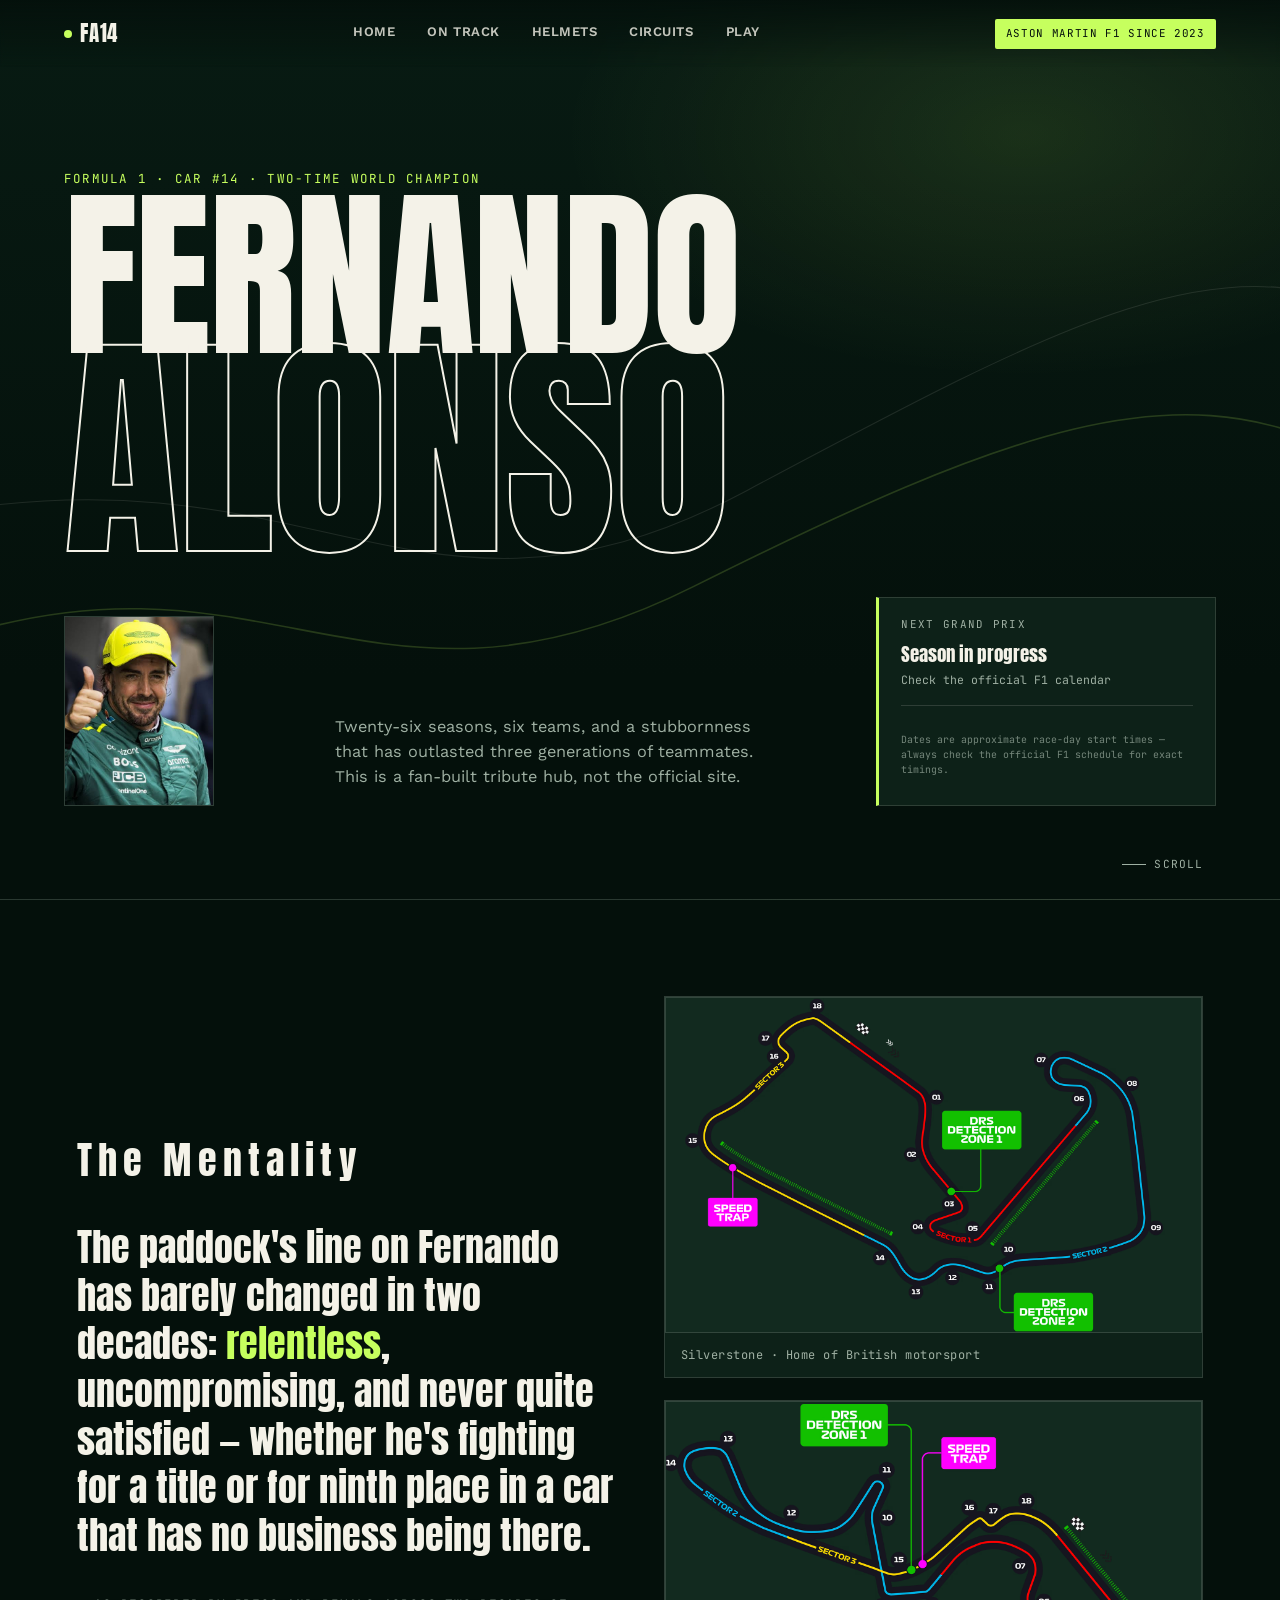
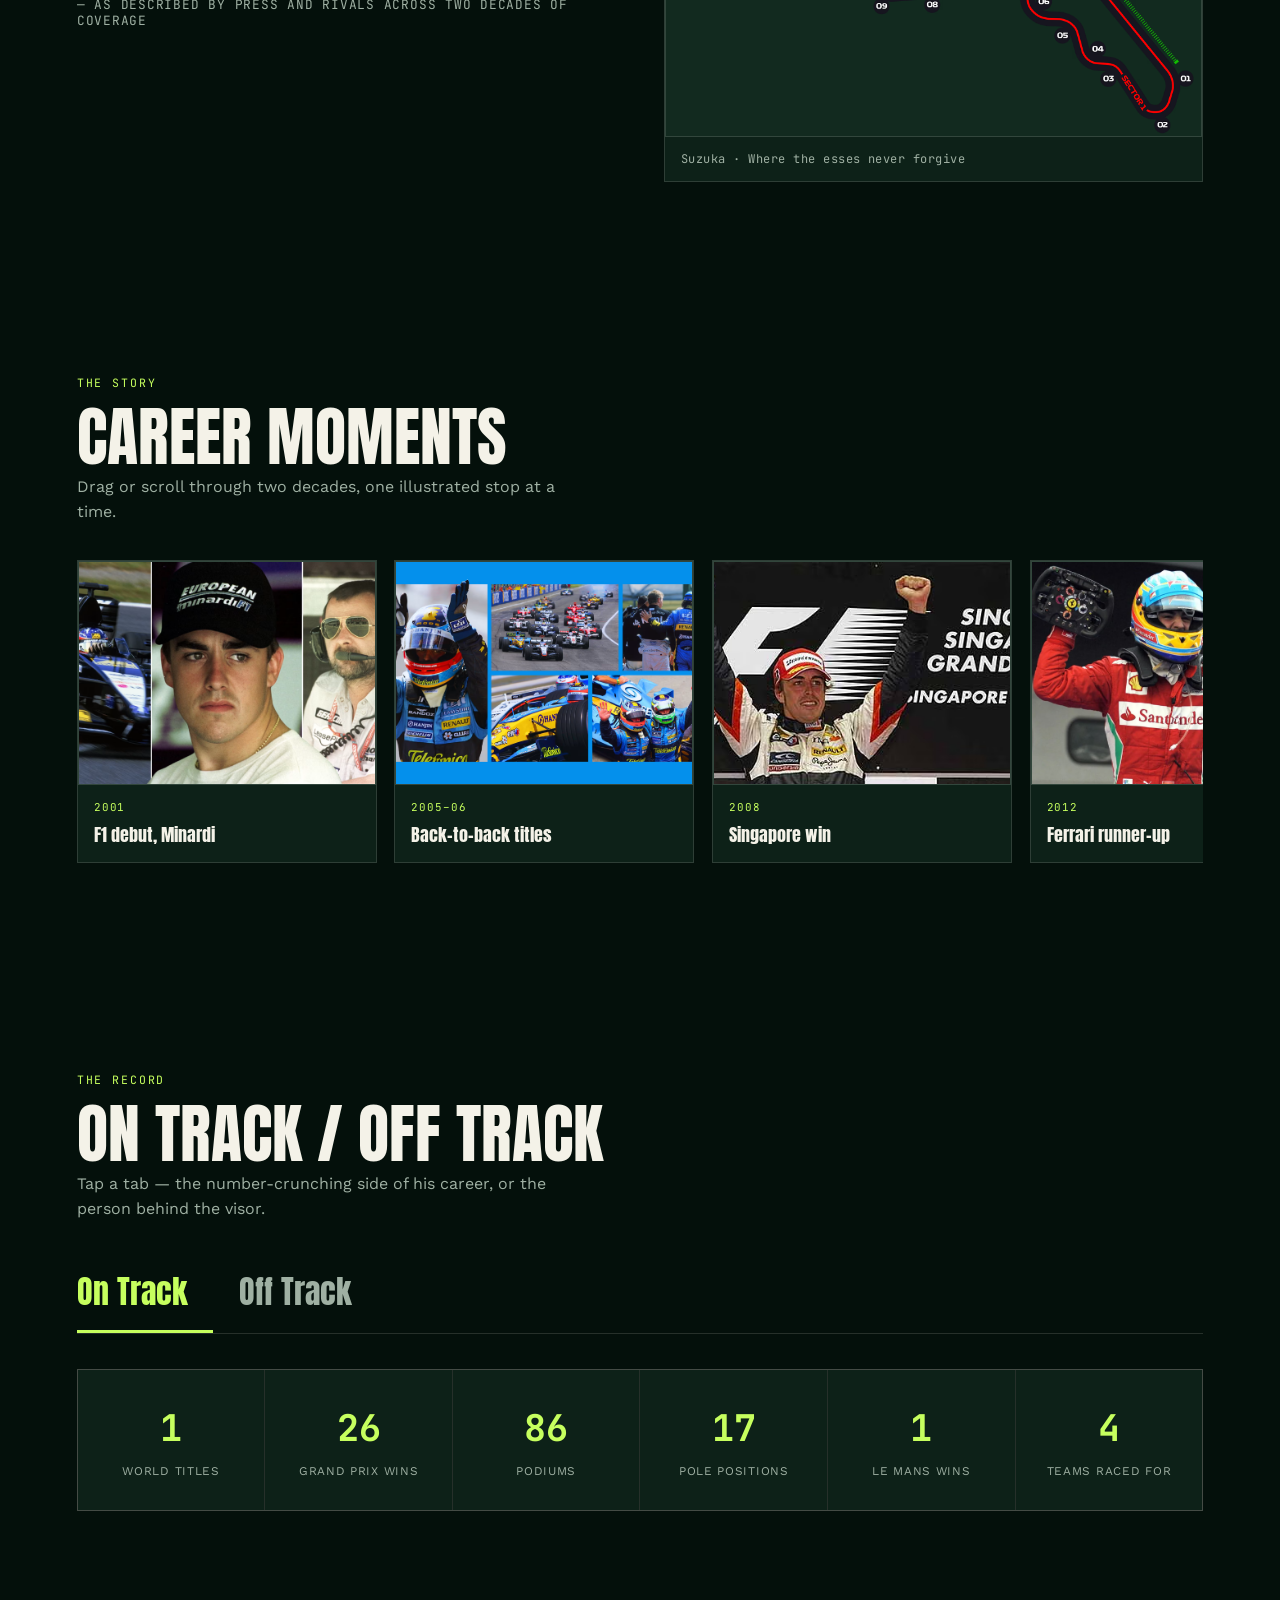
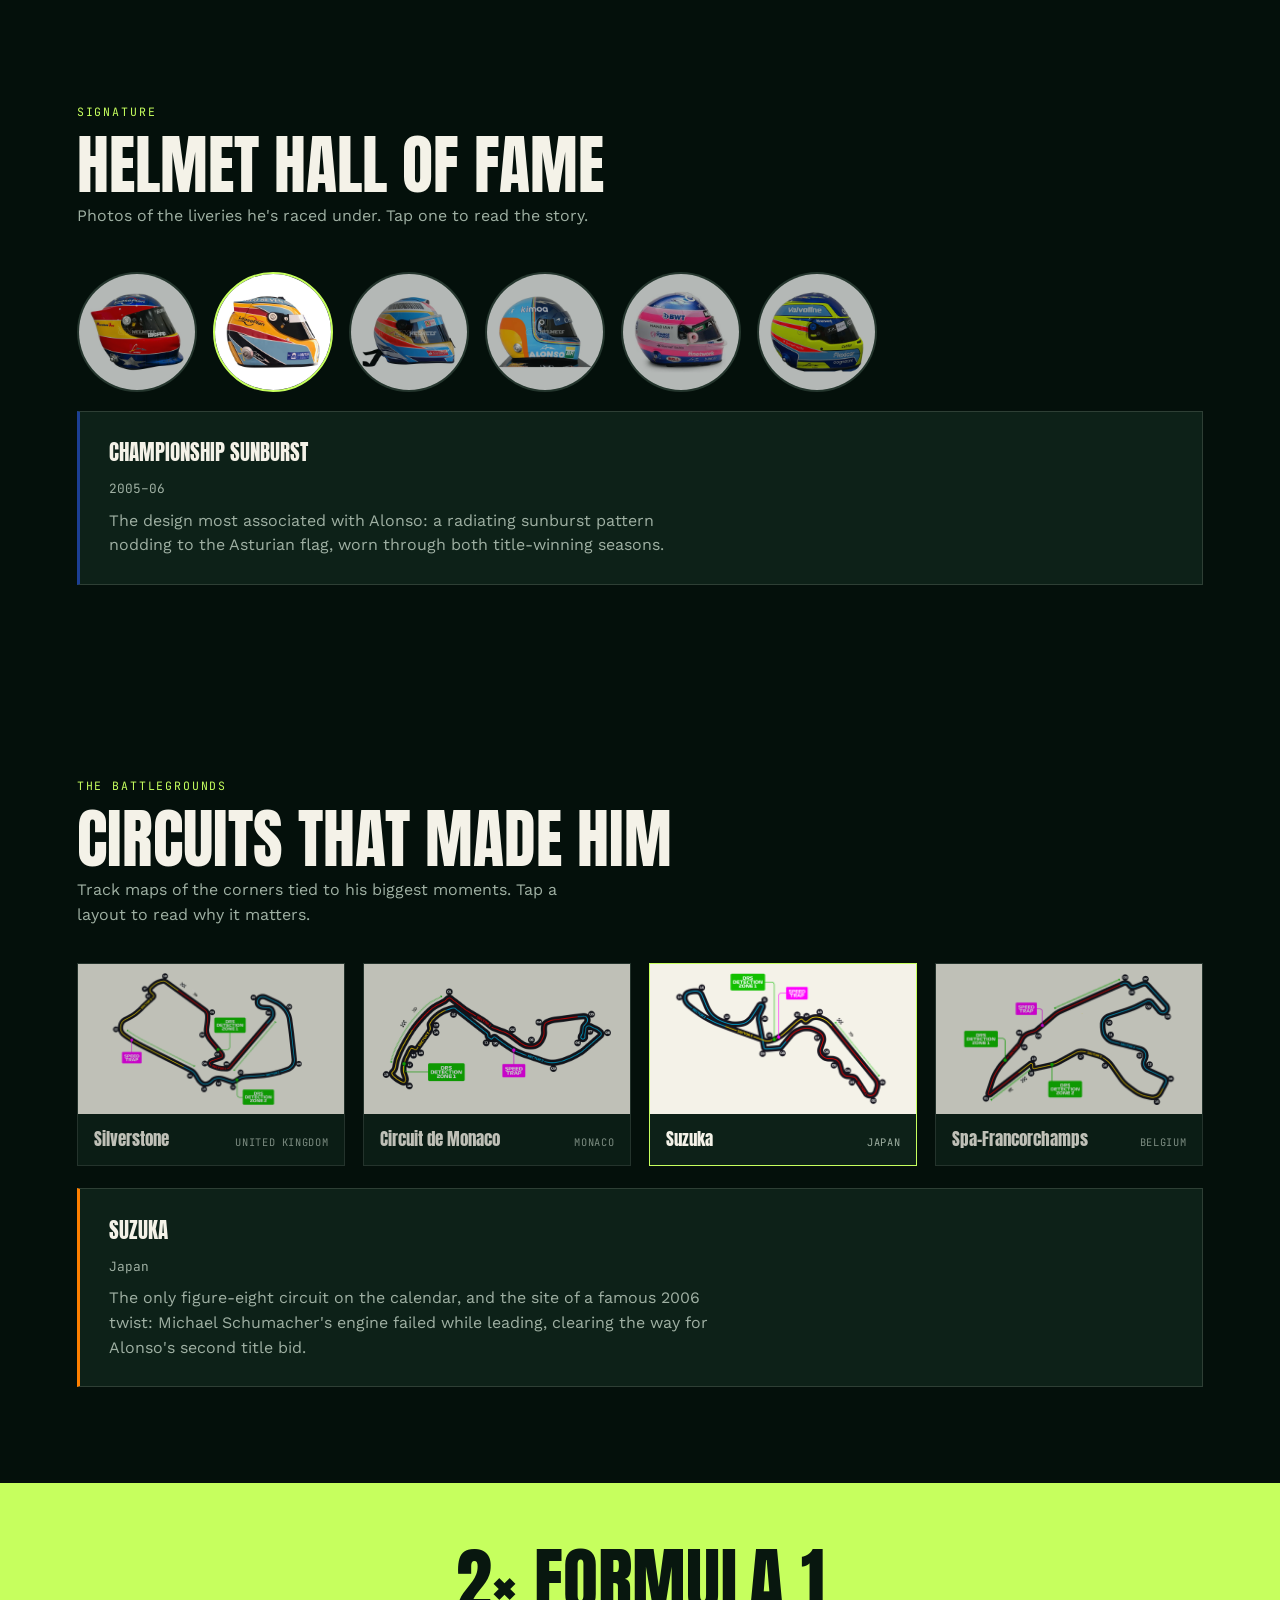
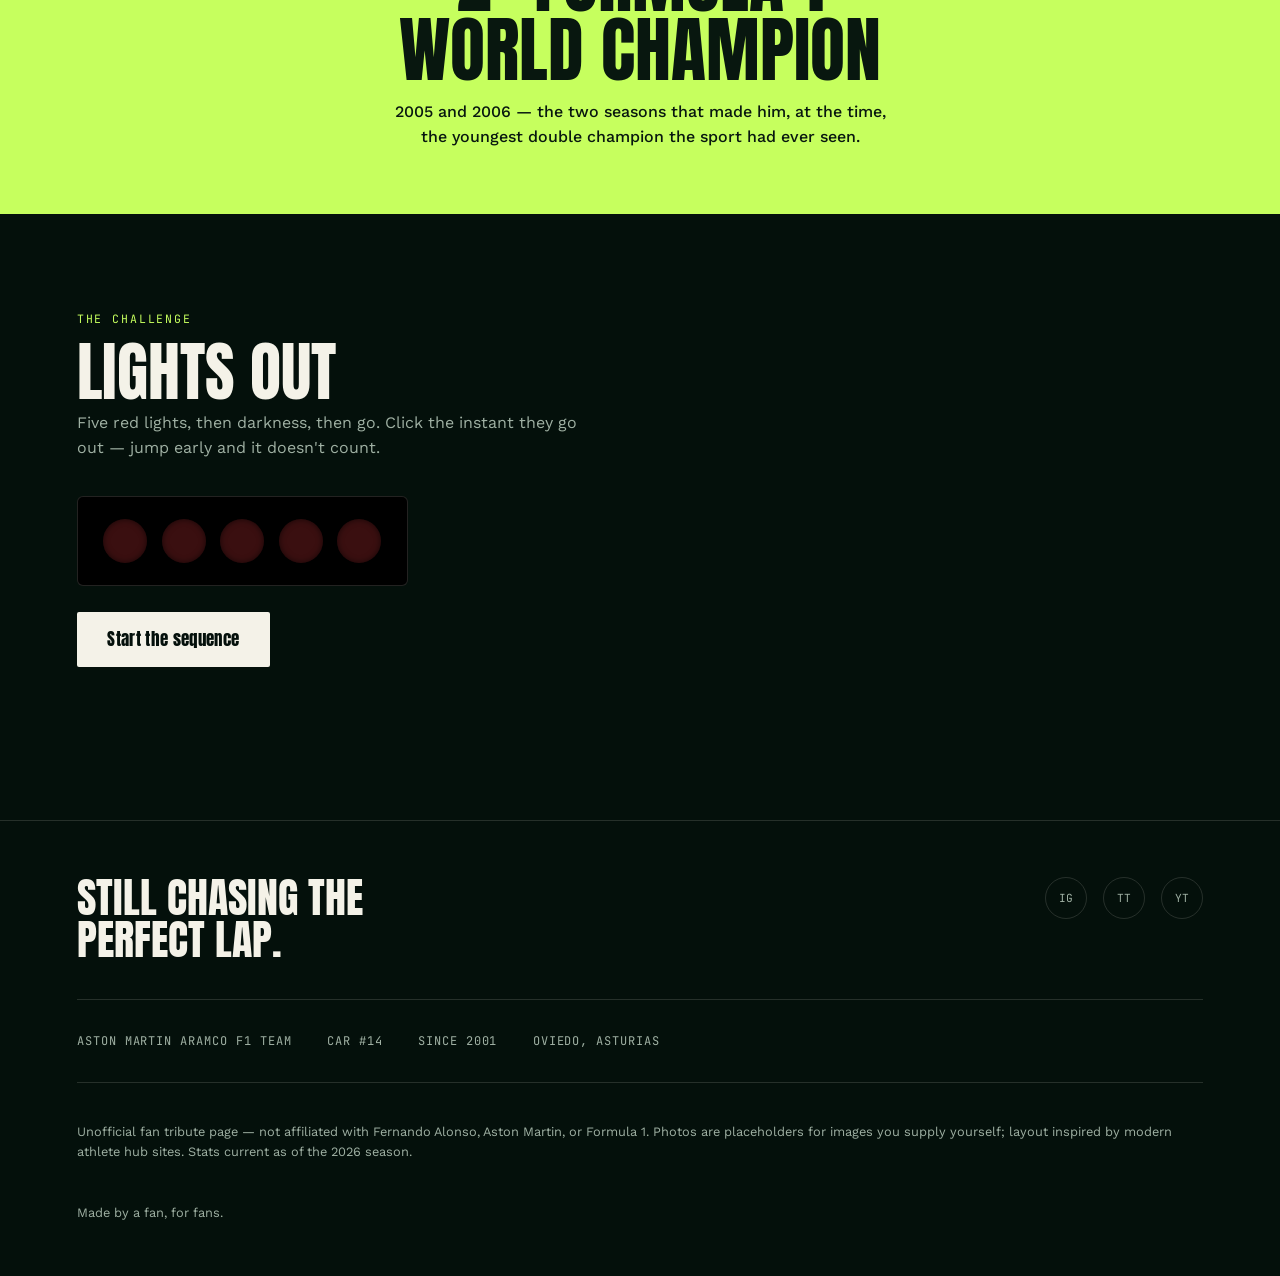
==== fanpage.html @ 566c67fc "Commit fanpage files to main" ====
<!DOCTYPE html>
<html lang="en">
<head>
  <meta charset="UTF-8">
  <meta name="viewport" content="width=device-width, initial-scale=1.0">
  <title>Fernando Alonso — Fan Hub</title>
  <meta name="description" content="An unofficial fan tribute hub for Fernando Alonso — career stats, helmet liveries, circuits, and a reaction-time challenge.">

  <!-- A tiny SVG "favicon" (the icon shown in the browser tab), written
       directly as a data URL instead of a separate .ico/.png file. -->
  <link rel="icon" href="data:image/svg+xml,%3Csvg xmlns='http://www.w3.org/2000/svg' viewBox='0 0 100 100'%3E%3Crect width='100' height='100' rx='16' fill='%2304100b'/%3E%3Ccircle cx='50' cy='50' r='22' fill='%23c6ff5e'/%3E%3C/svg%3E">

  <!-- Google Fonts: "preconnect" tells the browser to start the
       connection to these domains early, so the fonts arrive a little
       faster once requested by the stylesheet link below. -->
  <link rel="preconnect" href="https://fonts.googleapis.com">
  <link rel="preconnect" href="https://fonts.gstatic.com" crossorigin>
  <link href="https://fonts.googleapis.com/css2?family=Anton&family=Work+Sans:wght@400;500;600;700&family=JetBrains+Mono:wght@500;700&display=swap" rel="stylesheet">

  <!-- All CSS lives here in one <style> block, organized into clearly
       labeled sections (see the numbered table of contents right at
       the top of the CSS below) so related rules stay together and
       are easy to find with Ctrl+F / Cmd+F. -->
  <style>
/* =========================================================================
   STYLE.CSS — all the visual design for the fan page.

   HOW THIS FILE IS ORGANISED (top to bottom):
     1. TOKENS        - reusable values (colors, fonts) stored as variables
     2. BASE RESET    - small fixes applied to every page, everywhere
     3. NAV           - the top navigation bar
     4. HERO          - the big intro section at the top of the page
     5. MENTALITY     - the pull-quote section
     6. MOMENTS STRIP - the horizontally-scrolling career timeline
     7. TABS          - the On Track / Off Track toggle
     8. HELMETS       - the helmet picker
     9. CIRCUITS      - the circuit picker
    10. BANNER        - the plain "2x champion" strip
    11. GAME          - the reaction-time game
    12. FOOTER        - the bottom of the page
    13. MOTION        - respecting users who prefer less animation

   TIP: use Ctrl+F / Cmd+F and search for one of the ALL-CAPS section
   names above to jump straight to that part of the file.
   ========================================================================= */


/* ============ 1. TOKENS ============
   A CSS "variable" (technically called a "custom property") lets you name
   a value once and reuse it everywhere. ":root" means "the whole page can
   see these". If you ever want to re-theme the whole site (e.g. change
   the lime-green accent to blue), you only need to edit it in ONE place
   here, instead of hunting through hundreds of lines below. */
:root{
  --bg:#04100b;              /* page background (very dark green) */
  --bg-2:#081b13;            /* a slightly lighter background, used for gradients */
  --panel:#0d2118;           /* background for "cards" / boxes */
  --panel-2:#122a1f;         /* a second, slightly different card background */
  --line:rgba(244,242,230,0.14); /* faint border color used everywhere */
  --chalk:#f4f2e8;           /* main off-white text color */
  --chalk-dim:#9fb0a3;       /* dimmer/secondary text color */
  --lime:#c6ff5e;            /* the bright accent color (buttons, highlights) */
  --lime-dim:#8fce3d;        /* a slightly darker version of the accent */
  --red:#e2373f;             /* used only for the "lights out" game */

  --f-display:'Anton', sans-serif;        /* big bold headings */
  --f-body:'Work Sans', sans-serif;       /* normal paragraph text */
  --f-mono:'JetBrains Mono', monospace;   /* small uppercase "label" text */
}

/* ============ 2. BASE RESET ============
   Browsers ship with their own default spacing/fonts. This section
   overrides those defaults so the page looks the same everywhere and
   so later CSS is easier to reason about. */

/* Makes width/height calculations include padding+border, which is far
   more intuitive than the browser's old default. Applied to literally
   every element via the "*" (universal) selector. */
*{ box-sizing:border-box; }

/* When a link like <a href="#helmets"> is clicked, animate the scroll
   instead of jumping instantly. */
html{ scroll-behavior:smooth; }

body{
  margin:0;
  background:var(--bg);
  color:var(--chalk);
  font-family:var(--f-body);
  line-height:1.55;
  -webkit-font-smoothing:antialiased; /* smoother text on Mac/iOS */
  overflow-x:hidden; /* stops any accidental horizontal scrollbars */
}

/* All headings share the same "display" font and are automatically
   uppercased, so individual headings don't need to repeat this. */
h1,h2,h3{ margin:0; font-family:var(--f-display); font-weight:400; text-transform:uppercase; }

a{ color:inherit; text-decoration:none; }
button{ font-family:var(--f-body); cursor:pointer; }
img,svg{ display:block; max-width:100%; } /* images never overflow their container */

/* Only shows a focus outline when navigating with a keyboard (Tab key),
   not on every mouse click — keeps things accessible without looking messy. */
:focus-visible{ outline:3px solid var(--lime); outline-offset:3px; }

/* Small reusable text styles used across several sections */
.eyebrow{
  font-family:var(--f-mono);
  font-size:0.72rem;
  letter-spacing:0.16em;
  text-transform:uppercase;
  color:var(--lime);
  margin:0 0 0.9rem;
}
.section-sub{ color:var(--chalk-dim); max-width:52ch; margin:0.5rem 0 2.2rem; font-size:1rem; }

/* Every <section> gets the same outer spacing and a max page width, so
   individual sections below don't need to repeat "padding" and "margin". */
section{ padding:6rem 6vw; max-width:1280px; margin:0 auto; }
.section-head h2{ font-size:clamp(2.2rem, 6vw, 4rem); line-height:0.95; }


/* ============ 3. NAV ============ */
.site-nav{
  position:fixed; top:0; left:0; right:0; z-index:50; /* stays glued to the top, above everything */
  display:flex; align-items:center; justify-content:space-between;
  padding:1.1rem 5vw;
  background:linear-gradient(180deg, rgba(4,16,11,0.92), rgba(4,16,11,0)); /* fades to transparent */
  backdrop-filter:blur(2px);
}
.logo-mark{
  font-family:var(--f-display);
  font-size:1.3rem;
  letter-spacing:0.04em;
  color:var(--chalk);
  display:flex; align-items:center; gap:0.5rem;
}
.logo-mark .dot{ width:8px; height:8px; border-radius:50%; background:var(--lime); }

.nav-links{ display:flex; gap:2rem; font-size:0.82rem; letter-spacing:0.04em; text-transform:uppercase; font-weight:600; }
.nav-links a{ opacity:0.8; transition:opacity 0.15s ease, color 0.15s ease; padding-bottom:2px; border-bottom:1px solid transparent; }
.nav-links a:hover{ opacity:1; color:var(--lime); border-color:var(--lime); }

.nav-badge{
  font-family:var(--f-mono);
  font-size:0.68rem;
  letter-spacing:0.06em;
  text-transform:uppercase;
  color:var(--bg);
  background:var(--lime);
  padding:0.4rem 0.7rem;
  border-radius:2px;
}

/* The hamburger (☰) button — hidden on desktop, shown on mobile below */
.nav-toggle{
  display:none;
  background:none; border:1px solid var(--line); border-radius:2px;
  width:38px; height:38px; padding:0; cursor:pointer;
  flex-direction:column; align-items:center; justify-content:center; gap:4px;
}
.nav-toggle span{ width:18px; height:2px; background:var(--chalk); display:block; transition:transform 0.15s ease, opacity 0.15s ease; }
/* When JS adds the "nav-open" class, morph the 3 bars into an "X" */
.site-nav.nav-open .nav-toggle span:nth-child(1){ transform:translateY(6px) rotate(45deg); }
.site-nav.nav-open .nav-toggle span:nth-child(2){ opacity:0; }
.site-nav.nav-open .nav-toggle span:nth-child(3){ transform:translateY(-6px) rotate(-45deg); }

/* On small screens, turn the nav links into a dropdown menu instead of
   a row, and show the hamburger button. */
@media (max-width:760px){
  .nav-links{
    display:flex; flex-direction:column; gap:0;
    position:absolute; top:100%; left:0; right:0;
    background:var(--bg-2); border-bottom:1px solid var(--line);
    max-height:0; overflow:hidden; transition:max-height 0.2s ease; /* collapsed by default */
  }
  .nav-links a{ padding:1rem 5vw; border-bottom:1px solid var(--line); }
  .site-nav.nav-open .nav-links{ max-height:320px; } /* JS toggles "nav-open" to reveal this */
  .nav-toggle{ display:flex; }
  .nav-badge{ display:none; }
}


/* ============ 4. HERO ============
   The full-height introduction section at the very top of the page. */
.hero{
  position:relative;
  min-height:100vh; /* fills the whole screen height on load */
  display:flex; flex-direction:column; justify-content:center;
  background:
    radial-gradient(ellipse 60% 45% at 80% 15%, rgba(198,255,94,0.10), transparent 60%),
    linear-gradient(180deg, var(--bg-2), var(--bg) 75%);
  border-bottom:1px solid var(--line);
  padding:8rem 5vw 4rem;
  overflow:hidden;
}
.hero-track-lines{ position:absolute; inset:0; z-index:0; opacity:0.35; pointer-events:none; }

.hero-eyebrow{
  font-family:var(--f-mono); font-size:0.78rem; letter-spacing:0.18em;
  text-transform:uppercase; color:var(--lime); position:relative; z-index:1;
}
.hero-name{
  position:relative; z-index:1;
  font-family:var(--f-display);
  line-height:0.82;
  color:var(--chalk);
  font-size:clamp(3.6rem, 15vw, 11.5rem); /* scales fluidly between phone and desktop sizes */
  letter-spacing:-0.01em;
}
/* The huge outlined "ALONSO" text — no fill color, just a stroke */
.hero-name .big{
  font-size:clamp(4.6rem, 19vw, 15rem);
  color:transparent;
  -webkit-text-stroke:2px var(--chalk);
  display:block;
}

.hero-foot{
  position:relative; z-index:1;
  display:flex; flex-wrap:wrap; gap:2.5rem;
  align-items:flex-end; justify-content:space-between;
  margin-top:3rem;
}
.hero-desc{ max-width:42ch; color:var(--chalk-dim); font-size:1.02rem; }

/* ---- Hero photo slot ----
   To use a real photo: put an image file next to index.html and change
   the <img src="..."> in the HTML to that filename. Until you do, the
   little onerror="" handler on the <img> tag (see index.html) adds the
   "img-missing" class below, which hides the broken image icon and
   shows a small text label instead. */
.hero-photo{
  position:relative;
  flex:0 0 auto;
  width:150px; height:190px;
  border:1px solid var(--line);
  background:var(--panel);
  overflow:hidden;
}
.hero-photo img{ width:100%; height:100%; object-fit:cover; object-position:top center; display:block; }
.hero-photo .photo-tag{
  position:absolute; left:0; right:0; bottom:0;
  background:rgba(4,16,11,0.82);
  font-family:var(--f-mono); font-size:0.6rem; letter-spacing:0.05em;
  text-transform:uppercase; color:var(--chalk-dim);
  padding:0.4rem 0.5rem; text-align:center;
  opacity:0; pointer-events:none; transition:opacity 0.15s ease;
}
.hero-photo.img-missing{
  display:flex; align-items:center; justify-content:center; text-align:center;
  border:1px dashed var(--line); padding:0.7rem;
}
.hero-photo.img-missing img{ display:none; }
.hero-photo.img-missing .photo-tag{ position:static; opacity:1; background:none; padding:0; line-height:1.5; }
.hero-photo:not(.img-missing) .photo-tag{ opacity:0; }
@media (max-width:600px){ .hero-photo{ width:120px; height:150px; } }

/* The "next race" countdown box */
.race-widget{
  background:var(--panel);
  border:1px solid var(--line);
  border-left:3px solid var(--lime);
  padding:1.1rem 1.4rem;
  min-width:280px;
  max-width:340px;
}
.race-widget .rw-label{ font-family:var(--f-mono); font-size:0.68rem; letter-spacing:0.12em; text-transform:uppercase; color:var(--chalk-dim); margin-bottom:0.4rem; }
.race-widget .rw-name{ font-family:var(--f-display); font-size:1.2rem; margin-bottom:0.15rem; }
.race-widget .rw-place{ font-family:var(--f-mono); font-size:0.72rem; color:var(--chalk-dim); margin-bottom:0.7rem; }
.countdown{ display:flex; gap:0.9rem; font-family:var(--f-mono); }
.countdown div{ text-align:center; }
.countdown .cd-num{ font-size:1.4rem; font-weight:700; color:var(--lime); }
.countdown .cd-unit{ font-size:0.6rem; letter-spacing:0.08em; color:var(--chalk-dim); text-transform:uppercase; }

.upcoming-list{ margin-top:1rem; padding-top:0.9rem; border-top:1px solid var(--line); display:flex; flex-direction:column; gap:0.55rem; }
.upcoming-row{ display:flex; justify-content:space-between; align-items:baseline; gap:0.8rem; }
.upcoming-row .ur-date{ font-family:var(--f-mono); font-size:0.7rem; color:var(--chalk-dim); min-width:52px; }
.upcoming-row .ur-name{ font-family:var(--f-body); font-size:0.82rem; color:var(--chalk); flex:1; }
.upcoming-row .ur-place{ font-family:var(--f-mono); font-size:0.66rem; color:var(--chalk-dim); text-transform:uppercase; letter-spacing:0.03em; }
.rw-note{ margin-top:0.8rem; font-family:var(--f-mono); font-size:0.62rem; color:var(--chalk-dim); opacity:0.7; line-height:1.5; }

.scroll-cue{
  position:absolute; bottom:1.6rem; right:6vw; z-index:1;
  font-family:var(--f-mono); font-size:0.7rem; letter-spacing:0.1em;
  text-transform:uppercase; color:var(--chalk-dim);
  display:flex; align-items:center; gap:0.5rem;
}
.scroll-cue .line{ width:24px; height:1px; background:var(--chalk-dim); }
/* Only animate the little "bob" if the user hasn't asked their OS for
   reduced motion (see section 13 at the bottom for more on this). */
@media (prefers-reduced-motion:no-preference){
  .scroll-cue{ animation:bob 2.2s ease-in-out infinite; }
}
@keyframes bob{ 0%,100%{ transform:translateY(0); } 50%{ transform:translateY(6px); } }


/* ============ 5. MENTALITY (pull statement) ============ */
.mentality{ display:grid; grid-template-columns:1fr 1fr; gap:3rem; align-items:center; }
.mentality-copy p{
  font-family:var(--f-display);
  font-weight:400;
  text-transform:none;
  font-size:clamp(1.6rem, 3vw, 2.4rem);
  line-height:1.25;
  color:var(--chalk);
}
.mentality-copy p em{ color:var(--lime); font-style:normal; } /* <em> used for color emphasis, not italics */
.mentality-copy .cite{ margin-top:1.2rem; font-family:var(--f-mono); font-size:0.8rem; color:var(--chalk-dim); text-transform:uppercase; letter-spacing:0.06em; }
.mentality-cards{ display:flex; flex-direction:column; gap:1.4rem; }
.moment-card{ background:var(--panel); border:1px solid var(--line); overflow:hidden; }
.moment-card .art{ aspect-ratio:16/10; width:100%; }
.moment-card .cap{ padding:0.8rem 1rem; font-family:var(--f-mono); font-size:0.75rem; color:var(--chalk-dim); letter-spacing:0.04em; }

/* ---- Generic image-placeholder pattern (".art") ----
   This same pattern is reused for the moments strip, helmets, and
   circuits below. The image itself sits in a box with class "art".
   If the <img> fails to load, its onerror handler (in the HTML/JS)
   adds "img-missing" to the parent ".art", which is what triggers
   these two rules to hide the broken image and show the dashed
   placeholder + filename instead. */
.art{ position:relative; overflow:hidden; background:var(--panel-2); border:1px solid var(--line); }
.art img{ width:100%; height:100%; object-fit:cover; display:block; }
.art .art-tag{
  position:absolute; inset:0; display:flex; align-items:center; justify-content:center;
  text-align:center; padding:0.9rem; gap:0.3rem; flex-direction:column;
  font-family:var(--f-mono); font-size:0.62rem; letter-spacing:0.04em; text-transform:uppercase;
  color:var(--chalk-dim); background:var(--panel-2); border:1px dashed var(--line);
  opacity:0; pointer-events:none; transition:opacity 0.15s ease;
}
.art .art-tag .fname{ color:var(--lime); font-size:0.68rem; letter-spacing:0.02em; text-transform:none; }
.art.img-missing img{ display:none; }
.art.img-missing .art-tag{ opacity:1; }

@media (max-width:900px){ .mentality{ grid-template-columns:1fr; } }


/* ============ 6. MOMENTS STRIP ============
   A horizontally-scrolling row of cards, built with flexbox instead of
   grid so the cards can overflow sideways and be scrolled/dragged. */
.strip-wrap{ margin-top:1rem; }
.strip{
  display:flex; gap:1.1rem; overflow-x:auto; padding-bottom:1rem;
  scroll-snap-type:x proximity; /* cards gently "snap" into place while scrolling */
  cursor:grab;
  scrollbar-width:thin; scrollbar-color:var(--lime-dim) transparent; /* Firefox scrollbar styling */
}
.strip:active{ cursor:grabbing; }
/* Chrome/Safari scrollbar styling (Firefox uses the two lines above instead) */
.strip::-webkit-scrollbar{ height:6px; }
.strip::-webkit-scrollbar-thumb{ background:var(--lime-dim); border-radius:3px; }
.strip-card{
  flex:0 0 auto; width:min(78vw, 300px); /* never grows/shrinks, sized by viewport width up to 300px */
  scroll-snap-align:start;
  background:var(--panel); border:1px solid var(--line);
  user-select:none; /* stops text getting highlighted while drag-scrolling */
}
.strip-card .art{ width:100%; aspect-ratio:4/3; }
.strip-card .cap{ padding:0.9rem 1rem; }
.strip-card .cap .yr{ font-family:var(--f-mono); font-size:0.68rem; color:var(--lime); letter-spacing:0.08em; text-transform:uppercase; }
.strip-card .cap .ti{ font-family:var(--f-display); font-size:1.1rem; margin-top:0.3rem; }


/* ============ 7. TABS: ON TRACK / OFF TRACK ============ */
.tab-bar{ display:flex; gap:0; border-bottom:1px solid var(--line); margin-top:0.5rem; }
.tab-btn{
  background:none; border:none; color:var(--chalk-dim);
  font-family:var(--f-display); font-size:clamp(1.4rem,3vw,2rem);
  padding:0.6rem 1.6rem 0.9rem 0; margin-right:1.6rem;
  border-bottom:3px solid transparent;
  transition:color 0.15s ease, border-color 0.15s ease;
}
/* JS toggles this "active" class when a tab is clicked (see the <script> block below) */
.tab-btn.active{ color:var(--lime); border-color:var(--lime); }
.tab-panel{ display:none; padding-top:2.2rem; }
.tab-panel.active{ display:block; }

.stat-grid{
  display:grid; grid-template-columns:repeat(auto-fit,minmax(150px,1fr));
  gap:1px; background:var(--line); border:1px solid var(--line); /* the "gap" color doubles as thin grid lines */
}
.stat-card{ background:var(--panel); padding:1.8rem 1.2rem; text-align:center; }
.stat-num{ font-family:var(--f-mono); font-weight:700; font-size:clamp(1.8rem,4vw,2.3rem); color:var(--lime); display:block; }
.stat-label{ font-size:0.74rem; letter-spacing:0.06em; text-transform:uppercase; color:var(--chalk-dim); margin-top:0.4rem; display:block; }

.fact-list{ display:grid; grid-template-columns:repeat(auto-fit,minmax(260px,1fr)); gap:1.2rem; }
.fact-card{ background:var(--panel); border:1px solid var(--line); border-left:3px solid var(--lime); padding:1.4rem 1.5rem; }
.fact-card h4{ font-family:var(--f-display); font-size:1.05rem; margin-bottom:0.5rem; }
.fact-card p{ color:var(--chalk-dim); font-size:0.92rem; margin:0; }

.generator{
  margin-top:2.2rem; background:var(--panel-2); border:1px solid var(--line);
  padding:1.8rem; display:flex; flex-direction:column; gap:1rem;
}
.generator .eyebrow{ margin-bottom:0; }
#trivia-text{ font-size:1.05rem; margin:0; min-height:2.6em; transition:opacity 0.2s ease; }
#trivia-text.fade{ opacity:0; } /* JS briefly adds this class to fade text out before swapping it */
.btn-lime{
  align-self:flex-start;
  background:var(--lime); color:#08170f; border:none;
  font-family:var(--f-display); font-size:0.95rem; letter-spacing:0.02em;
  padding:0.8rem 1.5rem; border-radius:2px;
  transition:transform 0.15s ease, background 0.15s ease;
}
.btn-lime:hover{ background:#d8ff85; transform:translateY(-2px); }


/* ============ 8. HELMET HALL OF FAME ============ */
.helmet-strip{ display:flex; gap:1rem; overflow-x:auto; padding:0.5rem 0 1.2rem; }
.helmet-chip{
  position:relative;
  flex:0 0 auto; width:120px; height:120px; border-radius:50%;
  border:2px solid var(--line); cursor:pointer; overflow:hidden;
  opacity:0.7; transition:opacity 0.15s ease, border-color 0.15s ease, transform 0.15s ease;
  background:var(--panel-2);
}
.helmet-chip img{ width:100%; height:100%; object-fit:cover; object-position:center; display:block; }
.helmet-chip:hover{ opacity:0.95; transform:translateY(-3px); }
.helmet-chip.active{ opacity:1; border-color:var(--lime); } /* JS marks the selected chip with this */

/* Placeholder shown until a real helmet photo is dropped in (matches the
   "file" property set for each helmet further down in the <script> block) */
.helmet-chip .chip-tag{
  position:absolute; inset:0; display:flex; align-items:center; justify-content:center;
  text-align:center; padding:0.7rem;
  font-family:var(--f-mono); font-size:0.5rem; letter-spacing:0.02em; text-transform:uppercase;
  color:var(--chalk-dim); background:var(--panel-2);
  opacity:0; pointer-events:none; transition:opacity 0.15s ease;
}
.helmet-chip .chip-tag .fname{ display:block; margin-top:0.25rem; color:var(--lime); font-size:0.54rem; text-transform:none; word-break:break-all; line-height:1.3; }
.helmet-chip.img-missing img{ display:none; }
.helmet-chip.img-missing .chip-tag{ opacity:1; }

.helmet-detail{
  background:var(--panel); border:1px solid var(--line); border-left:3px solid var(--lime);
  padding:1.6rem 1.8rem; min-height:110px;
}
.helmet-detail h3{ font-size:1.3rem; }
.helmet-detail .yrs{ font-family:var(--f-mono); font-size:0.8rem; color:var(--chalk-dim); }
.helmet-detail p{ margin:0.6rem 0 0; color:var(--chalk-dim); max-width:60ch; }


/* ============ 9. CIRCUIT GALLERY ============ */
.circuit-grid{ display:grid; grid-template-columns:repeat(auto-fit,minmax(210px,1fr)); gap:1.1rem; margin-top:0.5rem; }
.circuit-card{
  background:var(--panel); border:1px solid var(--line);
  cursor:pointer; text-align:left; padding:0; overflow:hidden;
  opacity:0.78; transition:opacity 0.15s ease, border-color 0.15s ease, transform 0.15s ease;
  color:inherit; font-family:inherit; /* undo default <button> styling since this is a <button> element */
}
.circuit-card:hover{ opacity:1; transform:translateY(-3px); }
.circuit-card.active{ opacity:1; border-color:var(--lime); }
.circuit-card .art{
  aspect-ratio:16/9;
  width:100%;
  background:#f4f2e8; /* these are transparent-background diagrams, drawn for a light backdrop */
  padding:0.5rem;
}
.circuit-card .art img{ object-fit:contain; object-position:center; }
.circuit-card .cc-label{ padding:0.8rem 1rem; display:flex; justify-content:space-between; align-items:baseline; }
.circuit-card .cc-name{ font-family:var(--f-display); font-size:1.05rem; }
.circuit-card .cc-country{ font-family:var(--f-mono); font-size:0.65rem; color:var(--chalk-dim); letter-spacing:0.06em; text-transform:uppercase; }
.circuit-detail{
  background:var(--panel); border:1px solid var(--line); border-left:3px solid var(--lime);
  padding:1.6rem 1.8rem; min-height:110px; margin-top:1.4rem;
}
.circuit-detail h3{ font-size:1.3rem; }
.circuit-detail .yrs{ font-family:var(--f-mono); font-size:0.8rem; color:var(--chalk-dim); }
.circuit-detail p{ margin:0.6rem 0 0; color:var(--chalk-dim); max-width:60ch; }


/* ============ 10. CHAMPION BANNER ============ */
.champion-banner{ background:var(--lime); color:#08170f; padding:4rem 6vw; text-align:center; }
.champion-banner h2{ font-size:clamp(2rem,7vw,4.5rem); line-height:0.95; }
.champion-banner p{ max-width:52ch; margin:1rem auto 0; font-weight:500; }


/* ============ 11. PLAY / REACTION GAME ============ */
.light-rig{
  display:flex; gap:0.9rem; background:#000; padding:1.4rem 1.6rem;
  border-radius:6px; width:fit-content; margin:1.4rem 0 1.6rem; border:1px solid var(--line);
}
.light-bulb{ width:44px; height:44px; border-radius:50%; background:#3a0f10; box-shadow:inset 0 0 6px rgba(0,0,0,0.6); transition:background 0.15s ease, box-shadow 0.15s ease; }
.light-bulb.on{ background:var(--red); box-shadow:0 0 22px 4px rgba(226,55,63,0.8); } /* JS adds "on" one bulb at a time */
#reaction-btn{
  background:var(--chalk); color:var(--bg); border:none;
  font-family:var(--f-display); font-size:1.05rem; letter-spacing:0.02em;
  padding:0.9rem 1.9rem; border-radius:2px; transition:transform 0.15s ease;
}
#reaction-btn:hover{ transform:translateY(-2px); }
#reaction-result{ margin-top:1rem; font-family:var(--f-mono); font-size:1rem; min-height:1.6em; color:var(--chalk-dim); }
#reaction-result .big{ color:var(--lime); font-weight:700; font-size:1.3rem; }


/* ============ 12. FOOTER ============ */
footer{ border-top:1px solid var(--line); padding:3.5rem 6vw 2.5rem; }
.footer-top{ display:flex; flex-wrap:wrap; justify-content:space-between; gap:2rem; padding-bottom:2.4rem; border-bottom:1px solid var(--line); }
.footer-tagline{ font-family:var(--f-display); font-size:clamp(1.6rem,4vw,2.6rem); max-width:14ch; line-height:1; }
.social-row{ display:flex; gap:1rem; }
.social-row a{
  width:42px; height:42px; border:1px solid var(--line); border-radius:50%;
  display:flex; align-items:center; justify-content:center; transition:border-color 0.15s ease, color 0.15s ease;
  color:var(--chalk-dim); font-family:var(--f-mono); font-size:0.7rem;
}
.social-row a:hover{ border-color:var(--lime); color:var(--lime); }
.partner-strip{
  display:flex; flex-wrap:wrap; gap:2.2rem; padding:2rem 0;
  font-family:var(--f-mono); font-size:0.75rem; letter-spacing:0.08em;
  text-transform:uppercase; color:var(--chalk-dim); border-bottom:1px solid var(--line);
}
.footer-bottom{ padding-top:1.6rem; display:flex; flex-wrap:wrap; justify-content:space-between; gap:1rem; font-size:0.8rem; color:var(--chalk-dim); }


/* ============ 13. MOTION PREFERENCE ============
   Some people get dizzy or distracted by animation and turn on
   "reduce motion" in their OS accessibility settings. This media query
   detects that and forces every animation/transition on the page to be
   (essentially) instant, as a courtesy to those users. */
@media (prefers-reduced-motion:reduce){
  *{ animation-duration:0.001ms !important; transition-duration:0.001ms !important; }
  html{ scroll-behavior:auto; }
}

  </style>
</head>
<body>

  <!-- ============ NAVIGATION BAR ============
       Fixed to the top of the page (see .site-nav in the <style> block above). The
       hamburger button (.nav-toggle) is only visible on small screens;
       the script below listens for clicks on it to open/close .nav-links. -->
  <nav class="site-nav" id="siteNav">
    <div class="logo-mark"><span class="dot"></span>FA14</div>

    <div class="nav-links" id="navLinks">
      <a href="#home">Home</a>
      <a href="#on-track">On Track</a>
      <a href="#helmets">Helmets</a>
      <a href="#circuits">Circuits</a>
      <a href="#play">Play</a>
    </div>

    <div class="nav-badge">Aston Martin F1 since 2023</div>

    <button type="button" class="nav-toggle" id="navToggle" aria-label="Open menu" aria-expanded="false" aria-controls="navLinks">
      <span></span><span></span><span></span>
    </button>
  </nav>

  <!-- ============ HERO ============
       The big full-screen intro. id="home" is what the nav's
       "#home" link scrolls to. -->
  <header class="hero" id="home">

    <!-- Decorative background curves — purely visual, so aria-hidden
         hides them from screen readers since they carry no information. -->
    <svg class="hero-track-lines" viewBox="0 0 1200 700" preserveAspectRatio="none" aria-hidden="true">
      <path d="M-50 600 C 250 500, 350 700, 650 550 S 1100 350, 1250 420" stroke="#c6ff5e" stroke-width="1.5" fill="none" opacity="0.5"/>
      <path d="M-50 480 C 300 420, 400 620, 700 460 S 1150 220, 1300 300" stroke="#f4f2e8" stroke-width="1" fill="none" opacity="0.3"/>
    </svg>

    <p class="hero-eyebrow">Formula 1 · Car #14 · Two-time world champion</p>
    <h1 class="hero-name">Fernando<span class="big">Alonso</span></h1>

    <div class="hero-foot">
      <!--
        PHOTO SLOT: replace "Images/FernandoAlonso.jpg" below with the filename
        (or full URL) of a photo you have the rights to use, placed inside
        the "Images" folder next to this HTML file. If the file can't be found,
        the onerror attribute automatically adds the "img-missing" class
        so a text placeholder shows instead of a broken-image icon —
        that's the same trick used for every other image on this page.
      -->
      <div class="hero-photo">
        <img src="Images/FernandoAlonso.jpg" alt="Fernando Alonso" onerror="this.parentElement.classList.add('img-missing')">
      </div>

      <p class="hero-desc">Twenty-six seasons, six teams, and a stubbornness that has outlasted three generations of teammates. This is a fan-built tribute hub, not the official site.</p>

      <!-- This whole widget is filled in by the script below (see the
           "Upcoming Grands Prix" section of that file) — everything
           here starts as an empty placeholder ("—" / "00"). -->
      <div class="race-widget">
        <div class="rw-label">Next Grand Prix</div>
        <div class="rw-name" id="rwName">—</div>
        <div class="rw-place" id="rwPlace">—</div>
        <div class="countdown" id="countdown">
          <div><span class="cd-num" id="cd-d">00</span><span class="cd-unit">Days</span></div>
          <div><span class="cd-num" id="cd-h">00</span><span class="cd-unit">Hrs</span></div>
          <div><span class="cd-num" id="cd-m">00</span><span class="cd-unit">Min</span></div>
          <div><span class="cd-num" id="cd-s">00</span><span class="cd-unit">Sec</span></div>
        </div>
        <div class="upcoming-list" id="upcomingList"><!-- populated by JS --></div>
        <p class="rw-note">Dates are approximate race-day start times — always check the official F1 schedule for exact timings.</p>
      </div>
    </div>

    <div class="scroll-cue"><span class="line"></span>Scroll</div>
  </header>

  <main>

    <!-- ============ MENTALITY (pull statement) ============ -->
    <section class="mentality" id="mentality">
      <div class="mentality-copy">
        <p class="eyebrow">The Mentality</p>
        <p>The paddock's line on Fernando has barely changed in two decades: <em>relentless</em>, uncompromising, and never quite satisfied — whether he's fighting for a title or for ninth place in a car that has no business being there.</p>
        <p class="cite">— as described by press and rivals across two decades of coverage</p>
      </div>

      <div class="mentality-cards">
        <!-- Each ".art" box is the same reusable image-or-placeholder
             pattern explained in the <style> block above — drop in a real photo and
             the placeholder disappears automatically. -->
        <div class="moment-card">
          <div class="art">
            <img src="Images/circuit-silverstone.avif" alt="Silverstone circuit" onerror="this.parentElement.classList.add('img-missing')">
            <div class="art-tag">Image placeholder<span class="fname">Images/circuit-silverstone.avif</span></div>
          </div>
          <div class="cap">Silverstone · Home of British motorsport</div>
        </div>
        <div class="moment-card">
          <div class="art">
            <img src="Images/circuit-suzuka.avif" alt="Suzuka circuit" onerror="this.parentElement.classList.add('img-missing')">
            <div class="art-tag">Image placeholder<span class="fname">Images/circuit-suzuka.avif</span></div>
          </div>
          <div class="cap">Suzuka · Where the esses never forgive</div>
        </div>
      </div>
    </section>

    <!-- ============ CAREER MOMENTS STRIP ============
         #momentsStrip starts empty — the script below builds all 7 cards from
         a data array and appends them here (see section 3 of the <script> block below). -->
    <section class="strip-section" id="moments">
      <p class="eyebrow">The Story</p>
      <div class="section-head"><h2>Career Moments</h2></div>
      <p class="section-sub">Drag or scroll through two decades, one illustrated stop at a time.</p>
      <div class="strip-wrap">
        <div class="strip" id="momentsStrip"><!-- populated by JS --></div>
      </div>
    </section>

    <!-- ============ ON TRACK / OFF TRACK TABS ============
         Only one .tab-panel is visible at a time; clicking a .tab-btn
         (handled further down in the <script> block) swaps which one has the "active" class. -->
    <section id="on-track">
      <p class="eyebrow">The Record</p>
      <div class="section-head"><h2>On Track / Off Track</h2></div>
      <p class="section-sub">Tap a tab — the number-crunching side of his career, or the person behind the visor.</p>

      <div class="tab-bar" role="tablist" aria-label="Career record">
        <button class="tab-btn active" data-tab="track" role="tab" aria-selected="true" aria-controls="panel-track" id="tab-track">On Track</button>
        <button class="tab-btn" data-tab="off" role="tab" aria-selected="false" aria-controls="panel-off" id="tab-off">Off Track</button>
      </div>

      <div class="tab-panel active" id="panel-track" role="tabpanel" aria-labelledby="tab-track">
        <!-- data-count is the target number the script below counts up to. -->
        <div class="stat-grid">
          <div class="stat-card"><span class="stat-num" data-count="2">0</span><span class="stat-label">World titles</span></div>
          <div class="stat-card"><span class="stat-num" data-count="32">0</span><span class="stat-label">Grand Prix wins</span></div>
          <div class="stat-card"><span class="stat-num" data-count="106">0</span><span class="stat-label">Podiums</span></div>
          <div class="stat-card"><span class="stat-num" data-count="22">0</span><span class="stat-label">Pole positions</span></div>
          <div class="stat-card"><span class="stat-num" data-count="2">0</span><span class="stat-label">Le Mans wins</span></div>
          <div class="stat-card"><span class="stat-num" data-count="6">0</span><span class="stat-label">Teams raced for</span></div>
        </div>
      </div>

      <div class="tab-panel" id="panel-off" role="tabpanel" aria-labelledby="tab-off">
        <div class="fact-list">
          <div class="fact-card"><h4>Home turf</h4><p>Born in Oviedo, Asturias, in northern Spain — a region he's stayed closely tied to throughout his career, including funding a kart circuit for young local drivers.</p></div>
          <div class="fact-card"><h4>Endurance side quest</h4><p>Won the 24 Hours of Le Mans twice (2018, 2019) and a World Endurance Championship title with Toyota, squeezed in during a gap between F1 seats.</p></div>
          <div class="fact-card"><h4>Triple Crown chase</h4><p>Entered the Indianapolis 500 in 2017, part of a long-shot bid at motorsport's unofficial Triple Crown alongside Monaco and Le Mans.</p></div>
          <div class="fact-card"><h4>Lifestyle brand</h4><p>Runs Kimoa, a beachwear and lifestyle label he founded, extending his identity well beyond the cockpit.</p></div>
        </div>

        <!-- The "Next fact" button and #trivia-text are wired up in the
             "Fun fact generator" section of the <script> block below. -->
        <div class="generator">
          <p class="eyebrow">Fun Fact Generator</p>
          <p id="trivia-text">Tap the button for a fact worth repeating in the group chat.</p>
          <button type="button" class="btn-lime" id="trivia-btn">Next fact →</button>
        </div>
      </div>
    </section>

    <!-- ============ HELMET HALL OF FAME ============
         #helmetStrip and #helmetDetail start mostly empty; the script below
         builds each helmet "chip" and fills in the detail panel. -->
    <section id="helmets">
      <p class="eyebrow">Signature</p>
      <div class="section-head"><h2>Helmet Hall of Fame</h2></div>
      <p class="section-sub">Photos of the liveries he's raced under. Tap one to read the story.</p>
      <div class="helmet-strip" id="helmetStrip"><!-- populated by JS --></div>
      <div class="helmet-detail" id="helmetDetail">
        <h3>Pick a helmet</h3>
        <p class="yrs">Tap a chip above</p>
        <p>Each chip is an image slot for a livery era, ordered left to right by year.</p>
      </div>
    </section>

    <!-- ============ CIRCUIT GALLERY ============
         Same pattern as the helmets above, built by the script below. -->
    <section id="circuits">
      <p class="eyebrow">The Battlegrounds</p>
      <div class="section-head"><h2>Circuits That Made Him</h2></div>
      <p class="section-sub">Track maps of the corners tied to his biggest moments. Tap a layout to read why it matters.</p>
      <div class="circuit-grid" id="circuitGrid"><!-- populated by JS --></div>
      <div class="circuit-detail" id="circuitDetail">
        <h3>Pick a circuit</h3>
        <p class="yrs">Tap a track map above</p>
        <p>Each card is an image slot for a circuit layout — drop in a track map you have the rights to use.</p>
      </div>
    </section>

    <!-- ============ CHAMPION BANNER ============
         A plain, static strip — no JS or image needed. -->
    <div class="champion-banner">
      <h2>2× Formula 1<br>World Champion</h2>
      <p>2005 and 2006 — the two seasons that made him, at the time, the youngest double champion the sport had ever seen.</p>
    </div>

    <!-- ============ LIGHTS OUT REACTION GAME ============
         The 5 bulbs, button, and result text are all controlled by the
         "Lights Out reaction game" section of the <script> block below. -->
    <section id="play">
      <p class="eyebrow">The Challenge</p>
      <div class="section-head"><h2>Lights Out</h2></div>
      <p class="section-sub">Five red lights, then darkness, then go. Click the instant they go out — jump early and it doesn't count.</p>
      <div class="light-rig" id="lightRig" aria-hidden="true">
        <div class="light-bulb"></div><div class="light-bulb"></div><div class="light-bulb"></div>
        <div class="light-bulb"></div><div class="light-bulb"></div>
      </div>
      <button type="button" id="reaction-btn">Start the sequence</button>
      <!-- aria-live="polite" makes screen readers announce the result
           automatically once it appears, without needing focus moved. -->
      <p id="reaction-result" aria-live="polite"></p>
    </section>

  </main>

  <!-- ============ FOOTER ============ -->
  <footer>
    <div class="footer-top">
      <h3 class="footer-tagline">Still chasing the perfect lap.</h3>
      <div class="social-row" aria-label="Fernando Alonso on social media">
        <a href="https://www.instagram.com/fernandoalo_oficial/?hl=en" aria-label="Instagram">IG</a>
        <a href="https://www.tiktok.com/@fernandoalonso?lang=en" aria-label="TikTok">TT</a>
        <a href="https://www.youtube.com/channel/UCwvrVuFiKDuZl1AUM-pTKKA" aria-label="YouTube">YT</a>
      </div>
    </div>
    <div class="partner-strip">
      <span>Aston Martin Aramco F1 Team</span>
      <span>Car #14</span>
      <span>Since 2001</span>
      <span>Oviedo, Asturias</span>
    </div>
    <div class="footer-bottom">
      <p>Unofficial fan tribute page — not affiliated with Fernando Alonso, Aston Martin, or Formula 1. Photos are placeholders for images you supply yourself; layout inspired by modern athlete hub sites. Stats current as of the 2026 season.</p>
      <p>Made by a fan, for fans.</p>
    </div>
  </footer>

  <!-- All JavaScript lives here in one <script> block, placed at the
       very end of <body> so the HTML above it has already been parsed
       and is ready to be selected with document.getElementById() etc. -->
  <script>
/* =========================================================================
   SCRIPT.JS — all the interactive behavior for the fan page.

   HOW THIS FILE IS ORGANISED (top to bottom), each wrapped in its own
   labeled block so you can find and study one feature at a time:
     1. Mobile nav toggle       - opens/closes the hamburger menu
     2. Upcoming Grands Prix    - fills in and counts down to the next race
     3. Career moments strip    - builds the scrolling timeline cards
     4. Drag-to-scroll          - lets you click-and-drag the strip on desktop
     5. On Track / Off Track tabs - switches between the two tab panels
     6. Stat count-up animation - makes the numbers count up when visible
     7. Fun fact generator      - shows a random fact on button click
     8. Helmet Hall of Fame     - builds the helmet picker + detail panel
     9. Circuit gallery         - builds the circuit picker + detail panel
    10. Lights Out reaction game - the click-when-the-lights-go-out game

   Everything lives inside one big function that runs immediately —
   see the "IIFE" note right below — so none of these variables leak
   out and accidentally clash with some other script on the page.
   ========================================================================= */

(function () {
  "use strict";
  // "use strict" turns on a few extra error checks in the JS engine —
  // e.g. it stops you from accidentally creating a global variable by
  // forgetting the word "var"/"let"/"const". Good habit to always include.

  // The (function(){ ... })() wrapper around this whole file is called
  // an "IIFE" — an Immediately Invoked Function Expression. Writing a
  // function and then calling it with () at the very end means the code
  // inside runs once, right away, but all the variables declared inside
  // stay private to this file instead of becoming global variables.


  /* ====================================================================
     1. MOBILE NAV TOGLE
     Clicking the hamburger button adds/removes a class on the <nav>
     element. The CSS (see .nav-open rules in the <style> block above) is what
     actually makes the menu slide open — this code just flips the
     class and updates the accessibility attributes to match.
     ==================================================================== */
  var siteNav = document.getElementById('siteNav');
  var navToggle = document.getElementById('navToggle');

  navToggle.addEventListener('click', function () {
    // classList.toggle() adds the class if it's missing, or removes it
    // if it's already there, and returns true/false to tell you which
    // happened — handy for keeping a boolean "isOpen" in sync.
    var isOpen = siteNav.classList.toggle('nav-open');
    navToggle.setAttribute('aria-expanded', isOpen ? 'true' : 'false');
    navToggle.setAttribute('aria-label', isOpen ? 'Close menu' : 'Open menu');
  });

  // If someone taps a link inside the open mobile menu, close the menu
  // afterwards so it doesn't stay open over the section they jumped to.
  document.getElementById('navLinks').addEventListener('click', function (e) {
    if (e.target.tagName === 'A') {
      siteNav.classList.remove('nav-open');
      navToggle.setAttribute('aria-expanded', 'false');
      navToggle.setAttribute('aria-label', 'Open menu');
    }
  });


  /* ====================================================================
     2. UPCOMING GRANDS PRIX
     A plain array of race objects acts as this section's "data". Two
     functions read from it: one fills in the HTML, the other ticks the
     countdown clock every second.

     Race-day dates/times below are approximate — update this list as
     the season progresses.
     ==================================================================== */
  var upcomingRaces = [
    { name: 'Italian Grand Prix',       place: 'Monza, Italy',          date: '2026-09-06T13:00:00Z' },
    { name: 'Spanish Grand Prix',       place: 'Madrid, Spain',         date: '2026-09-13T13:00:00Z' },
    { name: 'Azerbaijan Grand Prix',    place: 'Baku, Azerbaijan',      date: '2026-09-26T11:00:00Z' },
    { name: 'Singapore Grand Prix',     place: 'Marina Bay, Singapore', date: '2026-10-11T12:00:00Z' },
    { name: 'United States Grand Prix', place: 'Austin, USA',           date: '2026-10-25T19:00:00Z' },
    { name: 'Mexico City Grand Prix',   place: 'Mexico City, Mexico',   date: '2026-11-01T19:00:00Z' }
  ];

  var rwName = document.getElementById('rwName');
  var rwPlace = document.getElementById('rwPlace');
  var upcomingList = document.getElementById('upcomingList');
  var nextRace = null; // will hold whichever race is soonest, once known

  // Figures out which race is next and re-draws the "Next Grand Prix"
  // box and the small list of races after it.
  function renderSchedule() {
    var now = Date.now(); // current time in milliseconds
    // .filter() keeps only the races whose date hasn't happened yet
    var future = upcomingRaces.filter(function (r) {
      return new Date(r.date).getTime() > now;
    });

    if (future.length === 0) {
      // Every race in the list has already happened
      rwName.textContent = 'Season in progress';
      rwPlace.textContent = 'Check the official F1 calendar';
      document.getElementById('countdown').style.display = 'none';
      upcomingList.innerHTML = '';
      return;
    }

    nextRace = future[0]; // the soonest upcoming race
    rwName.textContent = nextRace.name;
    rwPlace.textContent = nextRace.place;

    // Take up to 4 races after the next one, and turn each into a
    // small row of HTML using .map() (which returns a new array of
    // HTML strings) followed by .join('') (which glues them together
    // into one single string).
    var rest = future.slice(1, 5);
    upcomingList.innerHTML = rest.map(function (r) {
      var d = new Date(r.date);
      var dateLabel = d.toLocaleDateString(undefined, { month: 'short', day: 'numeric' });
      return '<div class="upcoming-row">' +
        '<span class="ur-date">' + dateLabel + '</span>' +
        '<span class="ur-name">' + r.name + '</span>' +
        '<span class="ur-place">' + r.place.split(',')[0] + '</span>' +
        '</div>';
    }).join('');
  }

  // Runs once per second (see setInterval below) to update the
  // Days / Hours / Minutes / Seconds numbers.
  function tickCountdown() {
    if (!nextRace) return;
    var diff = new Date(nextRace.date).getTime() - Date.now(); // ms remaining
    var d, h, m, s;

    if (diff <= 0) {
      // The race we were counting down to just started — recalculate
      // which race is next.
      renderSchedule();
      return;
    }

    // Converting milliseconds into days/hours/minutes/seconds:
    // 86,400,000 ms in a day, 3,600,000 ms in an hour, 60,000 ms in a minute.
    d = Math.floor(diff / 86400000);
    h = Math.floor((diff % 86400000) / 3600000);
    m = Math.floor((diff % 3600000) / 60000);
    s = Math.floor((diff % 60000) / 1000);

    // padStart(2,'0') turns "9" into "09" so the display stays 2 digits.
    document.getElementById('cd-d').textContent = String(d).padStart(2, '0');
    document.getElementById('cd-h').textContent = String(h).padStart(2, '0');
    document.getElementById('cd-m').textContent = String(m).padStart(2, '0');
    document.getElementById('cd-s').textContent = String(s).padStart(2, '0');
  }

  renderSchedule();          // fill in the widget immediately on page load
  tickCountdown();           // show correct numbers straight away too
  setInterval(tickCountdown, 1000); // ...then refresh every second after that


  /* ====================================================================
     3. CAREER MOMENTS STRIP
     Rather than hand-writing 7 nearly-identical HTML cards, we keep the
     content as an array of plain objects and generate the HTML for
     each one in a loop. This is a very common pattern: separate your
     "data" from your "template" so adding a new card later is a
     one-line change instead of copy-pasting a whole block of HTML.
     ==================================================================== */
  var moments = [
    { yr: '2001',    title: 'F1 debut, Minardi',        img: 'Images/moment-2001-debut.avif' },
    { yr: '2005–06', title: 'Back-to-back titles',      img: 'Images/moment-2005-06-titles.avif' },
    { yr: '2008',    title: 'Singapore win',            img: 'Images/moment-2008-singapore.avif' },
    { yr: '2012',    title: 'Ferrari runner-up',        img: 'Images/moment-2012-ferrari.avif' },
    { yr: '2018–19', title: 'Le Mans, back to back',    img: 'Images/moment-2018-19-lemans.jpg' },
    { yr: '2021',    title: 'The comeback, Alpine',     img: 'Images/moment-2021-alpine.avif' },
    { yr: '2026',    title: '400th Grand Prix start',   img: 'Images/moment-2026-400th.jpg' }
  ];

  var stripEl = document.getElementById('momentsStrip');

  moments.forEach(function (m) {
    var card = document.createElement('div'); // build the element in memory first...
    card.className = 'strip-card';
    card.innerHTML =
      '<div class="art">' +
      // The onerror handler below runs automatically if the image file
      // can't be found, adding "img-missing" so the CSS placeholder
      // shows instead of a broken-image icon.
      '<img src="' + m.img + '" alt="' + m.title + '" onerror="this.parentElement.classList.add(\'img-missing\')">' +
      '<div class="art-tag">Image placeholder<span class="fname">' + m.img + '</span></div>' +
      '</div>' +
      '<div class="cap"><div class="yr">' + m.yr + '</div><div class="ti">' + m.title + '</div></div>';
    stripEl.appendChild(card); // ...then insert it into the page
  });


  /* ====================================================================
     4. DRAG-TO-SCROLL FOR THE MOMENTS STRIP
     On a touchscreen you can already swipe the strip. On desktop there's
     no touch to swipe with, so this recreates that feel with the mouse:
     press down, and dragging left/right scrolls the strip.
     Wrapped in its own tiny IIFE just to keep "isDown"/"startX"/etc.
     from cluttering the outer scope.
     ==================================================================== */
  (function () {
    var el = stripEl;
    var isDown = false;   // is the mouse button currently held down?
    var startX = 0;       // mouse x-position when the drag started
    var scrollLeft = 0;   // how far the strip had already been scrolled

    el.addEventListener('mousedown', function (e) {
      isDown = true;
      startX = e.pageX - el.offsetLeft;
      scrollLeft = el.scrollLeft;
    });

    // Listening on "window" (not just the strip) means the drag still
    // ends correctly even if the mouse is released outside the strip.
    window.addEventListener('mouseup', function () { isDown = false; });
    el.addEventListener('mouseleave', function () { isDown = false; });

    el.addEventListener('mousemove', function (e) {
      if (!isDown) return; // ignore mouse movement when not dragging
      e.preventDefault();
      var x = e.pageX - el.offsetLeft;
      // 1.4 makes the drag feel slightly faster than the raw mouse
      // movement, which feels more natural for this kind of gesture.
      el.scrollLeft = scrollLeft - (x - startX) * 1.4;
    });
  })();


  /* ====================================================================
     5. ON TRACK / OFF TRACK TABS
     Standard "tabs" pattern: clicking a tab button removes "active"
     from every button/panel, then adds it back to just the one that
     was clicked (and its matching panel, matched up via the
     "data-tab" attribute in the HTML).
     ==================================================================== */
  var tabBtns = document.querySelectorAll('.tab-btn');

  tabBtns.forEach(function (btn) {
    btn.addEventListener('click', function () {
      // Reset every tab button and panel first...
      tabBtns.forEach(function (b) {
        b.classList.remove('active');
        b.setAttribute('aria-selected', 'false');
      });
      document.querySelectorAll('.tab-panel').forEach(function (p) {
        p.classList.remove('active');
      });

      // ...then activate only the one that was clicked.
      btn.classList.add('active');
      btn.setAttribute('aria-selected', 'true');
      // btn.dataset.tab reads the HTML attribute data-tab="track" (or "off")
      // so "panel-track" / "panel-off" is built from it automatically.
      document.getElementById('panel-' + btn.dataset.tab).classList.add('active');
    });
  });


  /* ====================================================================
     6. STAT COUNT-UP ANIMATION (On Track tab)
     Animates each stat number counting up from 0 to its target value
     using requestAnimationFrame — the browser's built-in way to run
     code right before it paints the next frame, which gives much
     smoother animation than something like setInterval.
     ==================================================================== */
  var reduceMotion = window.matchMedia('(prefers-reduced-motion: reduce)').matches;
  var counted = false; // makes sure the count-up only ever plays once

  function animateCount(el) {
    var target = parseInt(el.getAttribute('data-count'), 10);

    // Respect the same "reduce motion" preference used in the CSS —
    // just show the final number instantly instead of animating it.
    if (reduceMotion) { el.textContent = target; return; }

    var duration = 900; // milliseconds the whole count-up should take
    var startTime = null;

    function step(timestamp) {
      if (!startTime) startTime = timestamp;
      var progress = Math.min((timestamp - startTime) / duration, 1); // 0 → 1
      el.textContent = Math.floor(progress * target);
      if (progress < 1) {
        requestAnimationFrame(step); // schedule the next frame
      } else {
        el.textContent = target; // avoid any rounding-down on the last frame
      }
    }
    requestAnimationFrame(step);
  }

  // Trigger it the first time someone clicks the "On Track" tab...
  document.querySelector('[data-tab="track"]').addEventListener('click', function () {
    if (counted) return;
    counted = true;
    document.querySelectorAll('#panel-track .stat-num').forEach(animateCount);
  });

  // ...or the first time it scrolls into view, whichever happens first.
  // IntersectionObserver watches an element and fires a callback when
  // it enters/leaves the visible viewport — much more efficient than
  // manually checking scroll position yourself.
  if ('IntersectionObserver' in window) {
    var trackObs = new IntersectionObserver(function (entries) {
      entries.forEach(function (entry) {
        if (entry.isIntersecting && !counted) {
          counted = true;
          document.querySelectorAll('#panel-track .stat-num').forEach(animateCount);
          trackObs.disconnect(); // job done, stop watching
        }
      });
    }, { threshold: 0.5 }); // fire once 50% of the element is visible
    trackObs.observe(document.getElementById('panel-track'));
  }


  /* ====================================================================
     7. FUN FACT GENERATOR
     Picks a random fact from the array each time the button is
     clicked, avoiding repeats until every fact has been shown once.
     ==================================================================== */
  var facts = [
    "Alonso's car number, 14, has been his since the numbers-for-life rule began in 2014 — he simply chose it as his lucky number.",
    "He once complained over team radio that his engine had the power of a much slower junior-category car — a line so widely repeated it became one of the most quoted radio messages in F1 history.",
    "Alonso won the 24 Hours of Le Mans in both 2018 and 2019 with Toyota, and took the World Endurance Championship title in the same period.",
    "At the 2006 Japanese Grand Prix, Michael Schumacher's title hopes ended with an engine failure while leading — handing Alonso a win that helped seal his second championship days later.",
    "He raced the Indianapolis 500 in 2017, chasing motorsport's unofficial Triple Crown, and led laps before his engine failed late in the race.",
    "In 2026 Alonso became the first driver in Formula 1 history to start 400 Grand Prix races.",
    "Before F1, a teenage Alonso won the 1999 Euro Open by Nissan title, an early sign of the competitiveness that would define his career.",
    "Alonso has been famously blunt about his own confidence, once rating his own overall ability as a 9 out of 10 — 'in everything' — with a straight face."
  ];

  var used = []; // indexes of facts already shown, since "used" was last cleared
  var triviaText = document.getElementById('trivia-text');

  document.getElementById('trivia-btn').addEventListener('click', function () {
    // Once every fact has been shown, start the "no repeats" cycle over.
    if (used.length === facts.length) used = [];

    // Build a list of indexes NOT yet used...
    var remaining = facts
      .map(function (_, i) { return i; })                 // [0,1,2,3,...]
      .filter(function (i) { return used.indexOf(i) === -1; }); // drop used ones

    // ...then pick one of those remaining indexes at random.
    var pick = remaining[Math.floor(Math.random() * remaining.length)];
    used.push(pick);

    // Fade the old text out, swap it, then fade back in — done by
    // toggling the ".fade" CSS class and using setTimeout to wait for
    // the fade-out transition (180ms) to finish first.
    triviaText.classList.add('fade');
    setTimeout(function () {
      triviaText.textContent = facts[pick];
      triviaText.classList.remove('fade');
    }, 180);
  });


  /* ====================================================================
     8. HELMET HALL OF FAME
     Same "data array + loop" pattern as the moments strip, but each
     chip is also clickable and updates a separate "detail" panel with
     more text about whichever helmet was selected.

     To use real photos: drop image files (named to match "file" below)
     next to index.html. Until then, each chip's onerror handler shows
     a small placeholder with the expected filename instead.
     ==================================================================== */
  var helmets = [
    { years: '2001',    name: 'Minardi debut',            a: '#0c0e10', b: '#f0c419', file: 'Images/helmet-minardi.jpg',
      text: 'A minimal black-and-yellow lid for a rookie season in an uncompetitive car — but the raw pace was already obvious to anyone watching closely.' },
    { years: '2005–06', name: 'Championship sunburst',    a: '#f4d000', b: '#1c3f94', file: 'Images/helmet-championship.jpg',
      text: 'The design most associated with Alonso: a radiating sunburst pattern nodding to the Asturian flag, worn through both title-winning seasons.' },
    { years: '2010–14', name: 'Ferrari red',              a: '#d40000', b: '#f2c400', file: 'Images/helmet-ferrari.jpg',
      text: 'Five seasons in Scuderia red, refined year over year but always keeping the sunburst motif at its core.' },
    { years: '2015–18', name: 'McLaren chrome',           a: '#c9ccd1', b: '#ff8000', file: 'Images/helmet-mclaren.jpg',
      text: 'A sleeker, more metallic take worn through a difficult but character-building second McLaren spell.' },
    { years: '2021–22', name: 'Alpine blue',              a: '#0090ff', b: '#ff2fa0', file: 'Images/helmet-alpine.jpg',
      text: 'Bright blue and pink for the comeback seasons — a fresh look to match a fresh chapter of the career.' },
    { years: '2023–',   name: 'Aston green',              a: '#00443a', b: '#c6ff5e', file: 'Images/helmet-aston.jpg',
      text: 'Deep racing green with a lime flash, worn into his forties as he continues to out-qualify drivers half his age.' }
  ];

  var hStrip = document.getElementById('helmetStrip');
  var hDetail = document.getElementById('helmetDetail');

  helmets.forEach(function (h, i) {
    var chip = document.createElement('div');
    chip.className = 'helmet-chip';
    // tabIndex + role="button" make this plain <div> reachable and
    // usable with a keyboard, since it isn't a real <button> element.
    chip.tabIndex = 0;
    chip.setAttribute('role', 'button');
    chip.setAttribute('aria-label', h.name + ', ' + h.years);
    chip.innerHTML =
      '<img src="' + h.file + '" alt="' + h.name + ' helmet" onerror="this.parentElement.classList.add(\'img-missing\')">' +
      '<div class="chip-tag">' + h.years + '<span class="fname">' + h.file + '</span></div>';

    // Defined once per chip so both the click and keyboard handlers
    // below can reuse the exact same "select this helmet" logic.
    function select() {
      document.querySelectorAll('.helmet-chip').forEach(function (c) { c.classList.remove('active'); });
      chip.classList.add('active');
      hDetail.style.borderLeftColor = h.b;
      hDetail.innerHTML = '<h3>' + h.name + '</h3><p class="yrs">' + h.years + '</p><p>' + h.text + '</p>';
    }

    chip.addEventListener('click', select);
    // Since a <div> doesn't respond to Enter/Space like a real button
    // would, this listens for those keys manually so keyboard users
    // can select a chip too.
    chip.addEventListener('keydown', function (e) {
      if (e.key === 'Enter' || e.key === ' ') {
        e.preventDefault();
        select();
      }
    });

    hStrip.appendChild(chip);
    if (i === 1) select(); // default to the championship helmet on page load
  });


  /* ====================================================================
     9. CIRCUIT GALLERY
     Same pattern again: data array → generated cards → click updates a
     shared detail panel below the grid.
     ==================================================================== */
  var circuits = [
    { name: 'Silverstone', country: 'United Kingdom', accent: '#c6ff5e', file: 'Images/circuit-silverstone.avif',
      text: "Home of British motorsport and the paddock Alonso has raced at since 2001. Its fast, flowing corners reward the kind of committed, precise driving he's built his reputation on." },
    { name: 'Circuit de Monaco', country: 'Monaco', accent: '#f2c400', file: 'Images/circuit-monaco.avif',
      text: "Tight, unforgiving, and part of motorsport's unofficial Triple Crown alongside Le Mans and the Indy 500 — the last of which Alonso chased in 2017 to complete the set." },
    { name: 'Suzuka', country: 'Japan', accent: '#ff8000', file: 'Images/circuit-suzuka.avif',
      text: "The only figure-eight circuit on the calendar, and the site of a famous 2006 twist: Michael Schumacher's engine failed while leading, clearing the way for Alonso's second title bid." },
    { name: 'Spa-Francorchamps', country: 'Belgium', accent: '#1c3f94', file: 'Images/circuit-spa.avif',
      text: "Long, elevation-heavy, and built around the uphill Eau Rouge–Raidillon esses — a circuit where raw car confidence matters as much as driver skill." }
  ];

  var circuitGrid = document.getElementById('circuitGrid');
  var circuitDetail = document.getElementById('circuitDetail');

  circuits.forEach(function (c, i) {
    var card = document.createElement('button'); // a real <button>, so no manual keyboard handling needed
    card.type = 'button'; // stops it from ever behaving like a form-submit button
    card.className = 'circuit-card';
    card.innerHTML =
      '<div class="art">' +
      '<img src="' + c.file + '" alt="' + c.name + ' circuit" onerror="this.parentElement.classList.add(\'img-missing\')">' +
      '<div class="art-tag">Image placeholder<span class="fname">' + c.file + '</span></div>' +
      '</div>' +
      '<div class="cc-label"><span class="cc-name">' + c.name + '</span><span class="cc-country">' + c.country + '</span></div>';

    card.addEventListener('click', function () {
      document.querySelectorAll('.circuit-card').forEach(function (el) { el.classList.remove('active'); });
      card.classList.add('active');
      circuitDetail.style.borderLeftColor = c.accent;
      circuitDetail.innerHTML = '<h3>' + c.name + '</h3><p class="yrs">' + c.country + '</p><p>' + c.text + '</p>';
    });

    circuitGrid.appendChild(card);
    if (i === 2) card.click(); // default to Suzuka on page load (simulates a real click)
  });


  /* ====================================================================
     10. LIGHTS OUT REACTION GAME
     Mimics an F1 start: 5 lights turn on one by one, pause randomly,
     then all switch off — the player has to click the instant that
     happens. A simple state machine ('idle' / 'lighting' / 'ready')
     keeps track of what should happen on the next click.
     ==================================================================== */
  var bulbs = document.querySelectorAll('.light-bulb');
  var reactBtn = document.getElementById('reaction-btn');
  var resultEl = document.getElementById('reaction-result');

  var state = 'idle';   // one of: 'idle', 'lighting', 'ready'
  var litTime = null;   // performance.now() timestamp of the moment lights went out
  var timers = [];      // keeps every setTimeout id so they can all be cancelled at once

  function clearTimers() {
    timers.forEach(clearTimeout);
    timers = [];
  }
  function resetLights() {
    bulbs.forEach(function (b) { b.classList.remove('on'); });
  }

  // Kicks off one full "light sequence": lights come on one at a time,
  // then after a random pause they all switch off and the state
  // becomes 'ready' for the player to react to.
  function startSequence() {
    clearTimers();
    resetLights();
    resultEl.innerHTML = '';
    state = 'lighting';
    reactBtn.textContent = 'Wait for it…';

    // Turn on one bulb every 600ms — bulb[0] at 600ms, bulb[1] at
    // 1200ms, and so on.
    bulbs.forEach(function (bulb, i) {
      timers.push(setTimeout(function () { bulb.classList.add('on'); }, 600 * (i + 1)));
    });

    var allLitDelay = 600 * bulbs.length;       // time until the last bulb turns on
    var randomHold = 1000 + Math.random() * 2200; // then wait 1–3.2s more, randomly

    timers.push(setTimeout(function () {
      state = 'ready';
      resetLights();
      // performance.now() gives a high-precision timestamp, better
      // suited to measuring short reaction times than Date.now().
      litTime = performance.now();
      reactBtn.textContent = 'GO — click now!';
    }, allLitDelay + randomHold));
  }

  reactBtn.addEventListener('click', function () {
    if (state === 'idle') {
      // First click: just start the sequence.
      startSequence();
      return;
    }
    if (state === 'lighting') {
      // Clicked too early, while lights are still coming on — false start.
      clearTimers();
      resetLights();
      state = 'idle';
      reactBtn.textContent = 'Start the sequence';
      resultEl.innerHTML = 'False start — even Alonso gets a penalty for that. Try again.';
      return;
    }
    if (state === 'ready') {
      // This is the "real" reaction click — measure and report the time.
      var ms = Math.round(performance.now() - litTime);
      state = 'idle';
      reactBtn.textContent = 'Go again';

      var verdict;
      if (ms < 180) verdict = "Faster than most F1 drivers off the line. Suspiciously fast, actually.";
      else if (ms < 250) verdict = "That's genuine grid-walk reflexes. Front row material.";
      else if (ms < 400) verdict = "Solid. You'd hold your own in a midfield battle.";
      else verdict = "Somewhere near the back of the grid on this one.";

      resultEl.innerHTML = 'Your reaction: <span class="big">' + ms + ' ms</span><br>' + verdict;
    }
  });

})();

  </script>
</body>
</html>
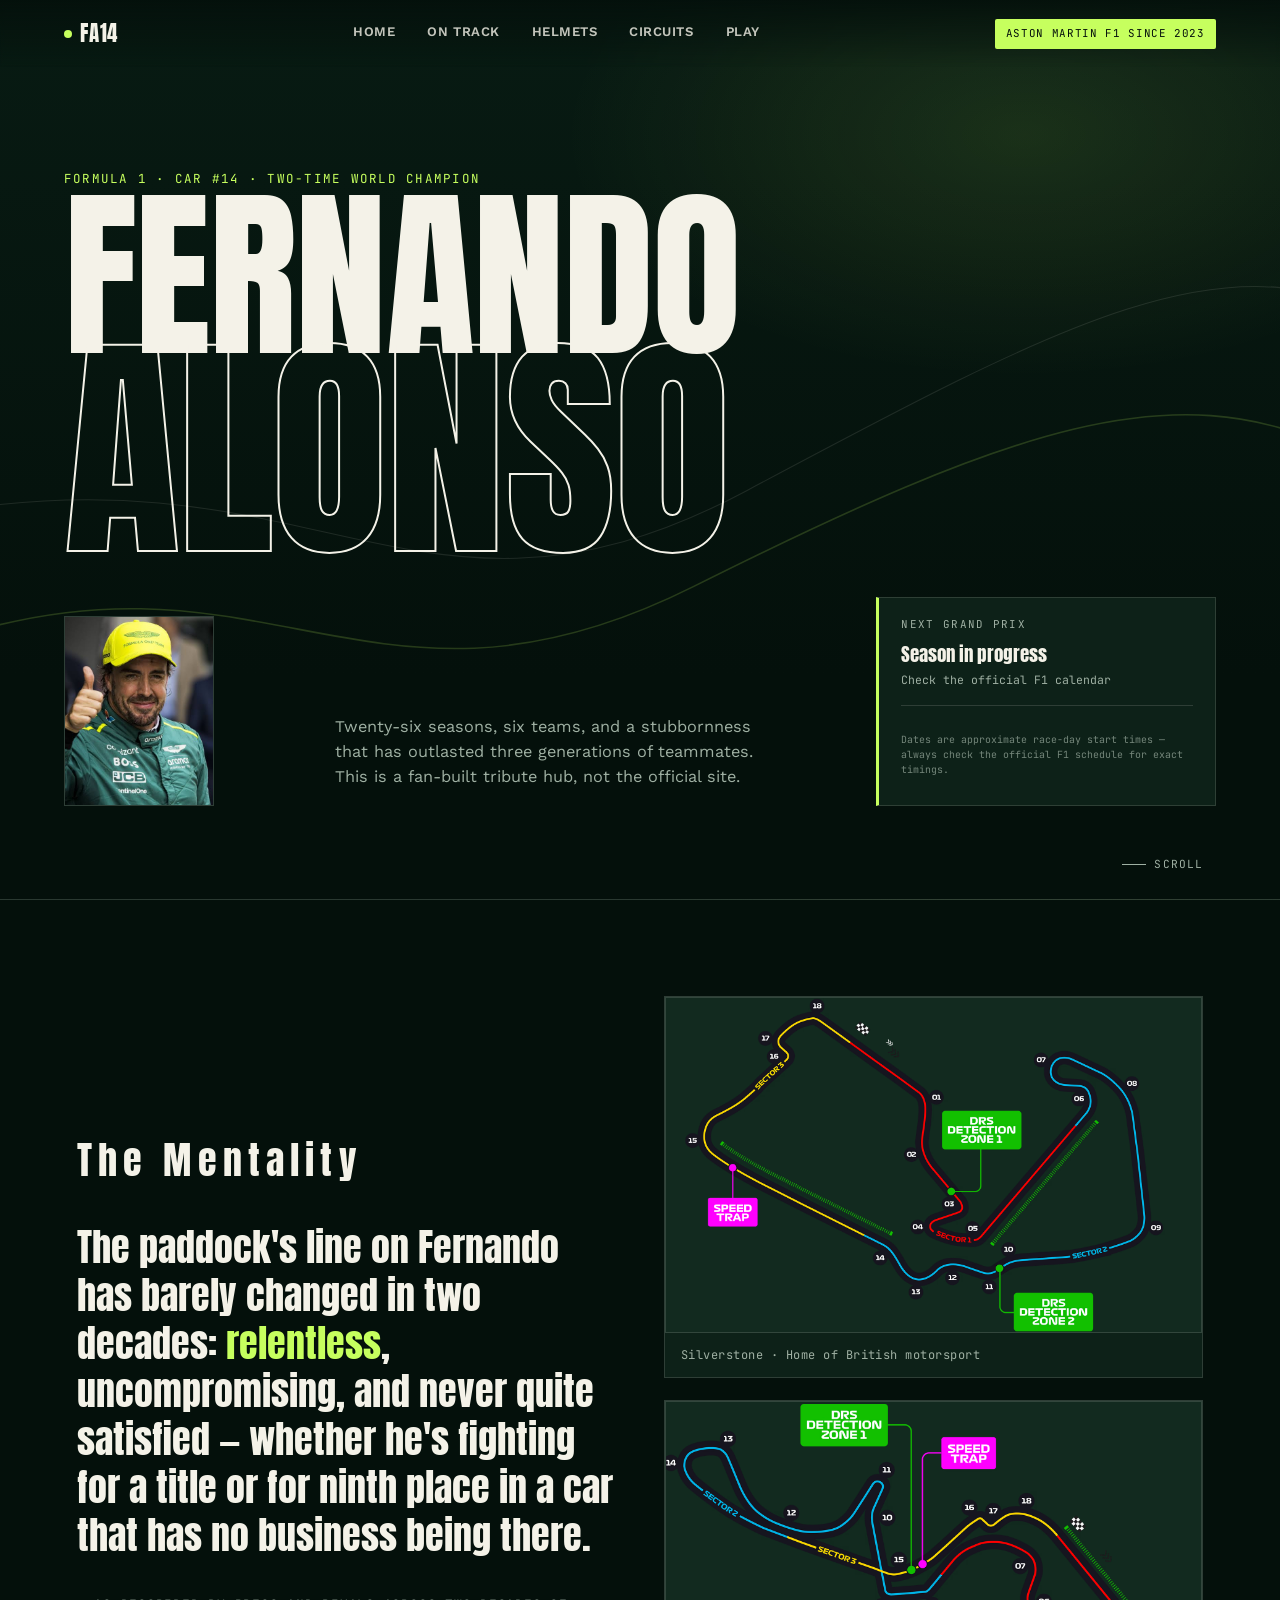
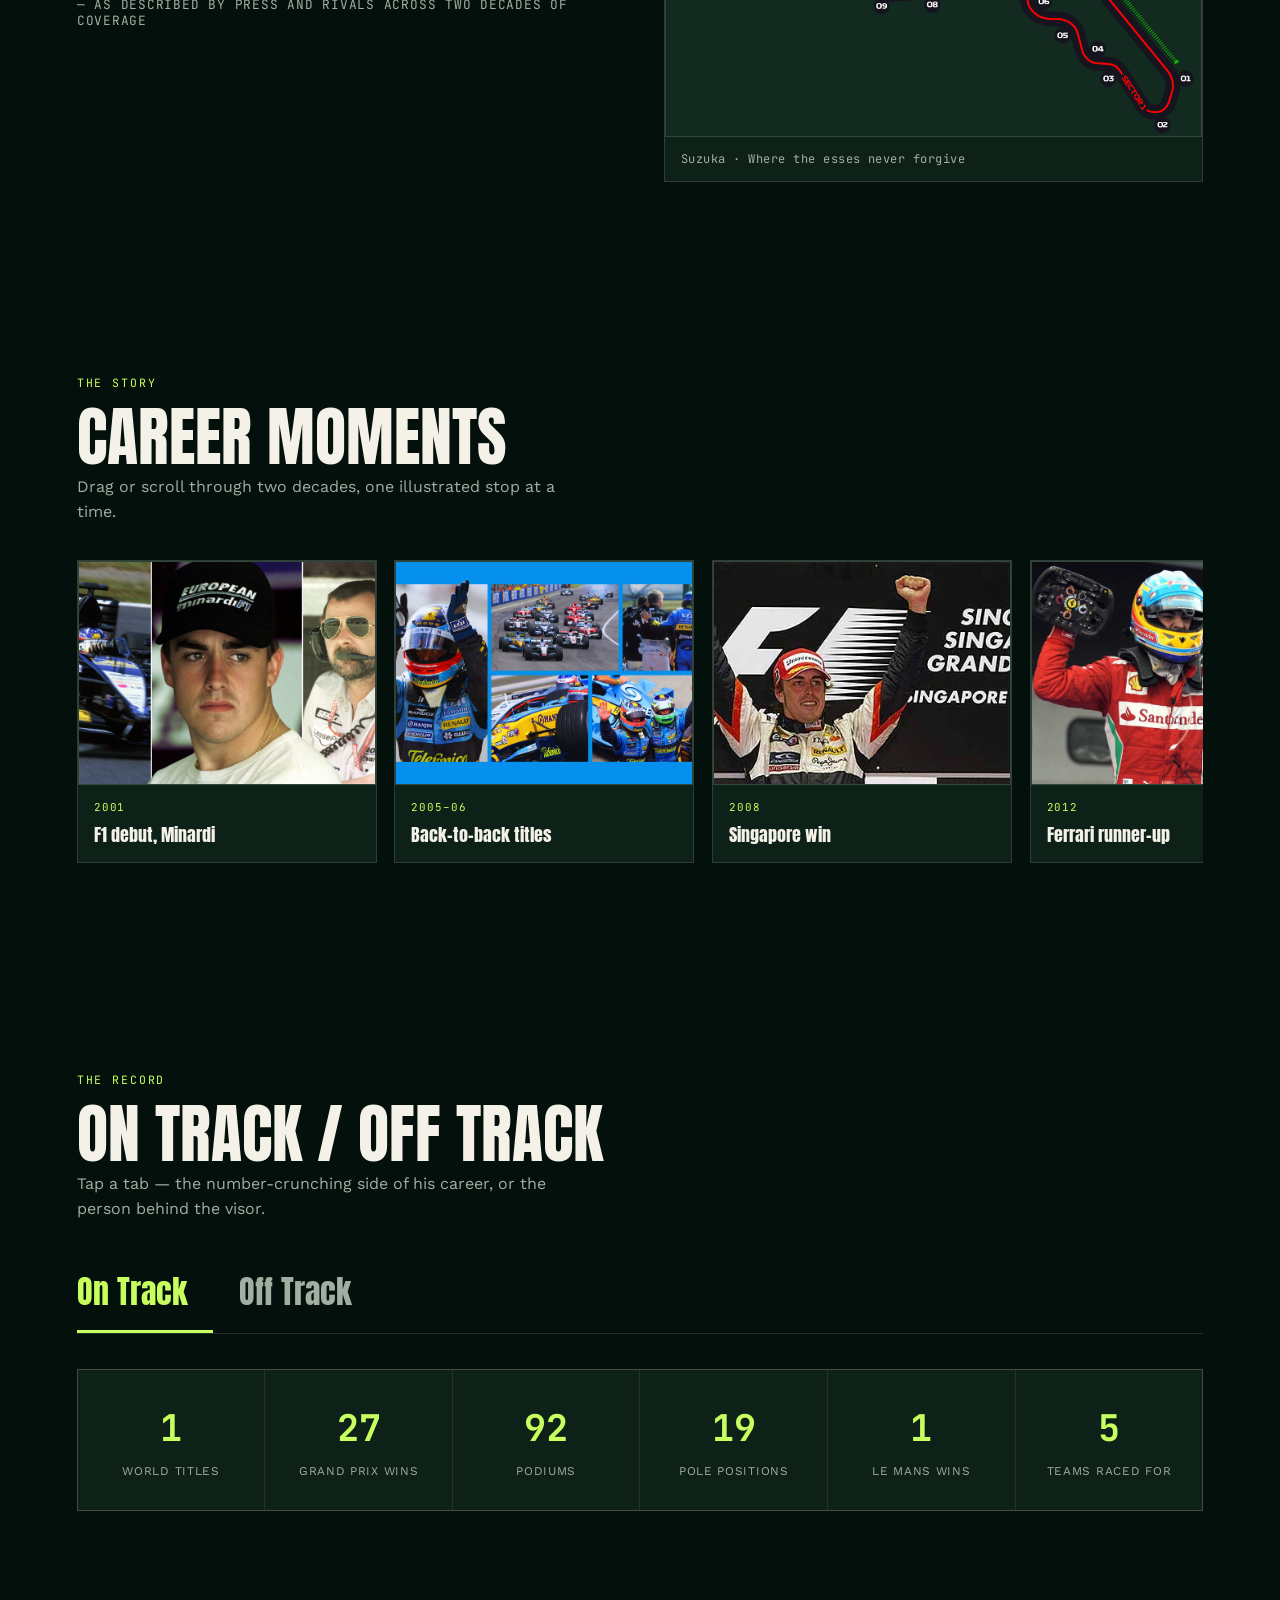
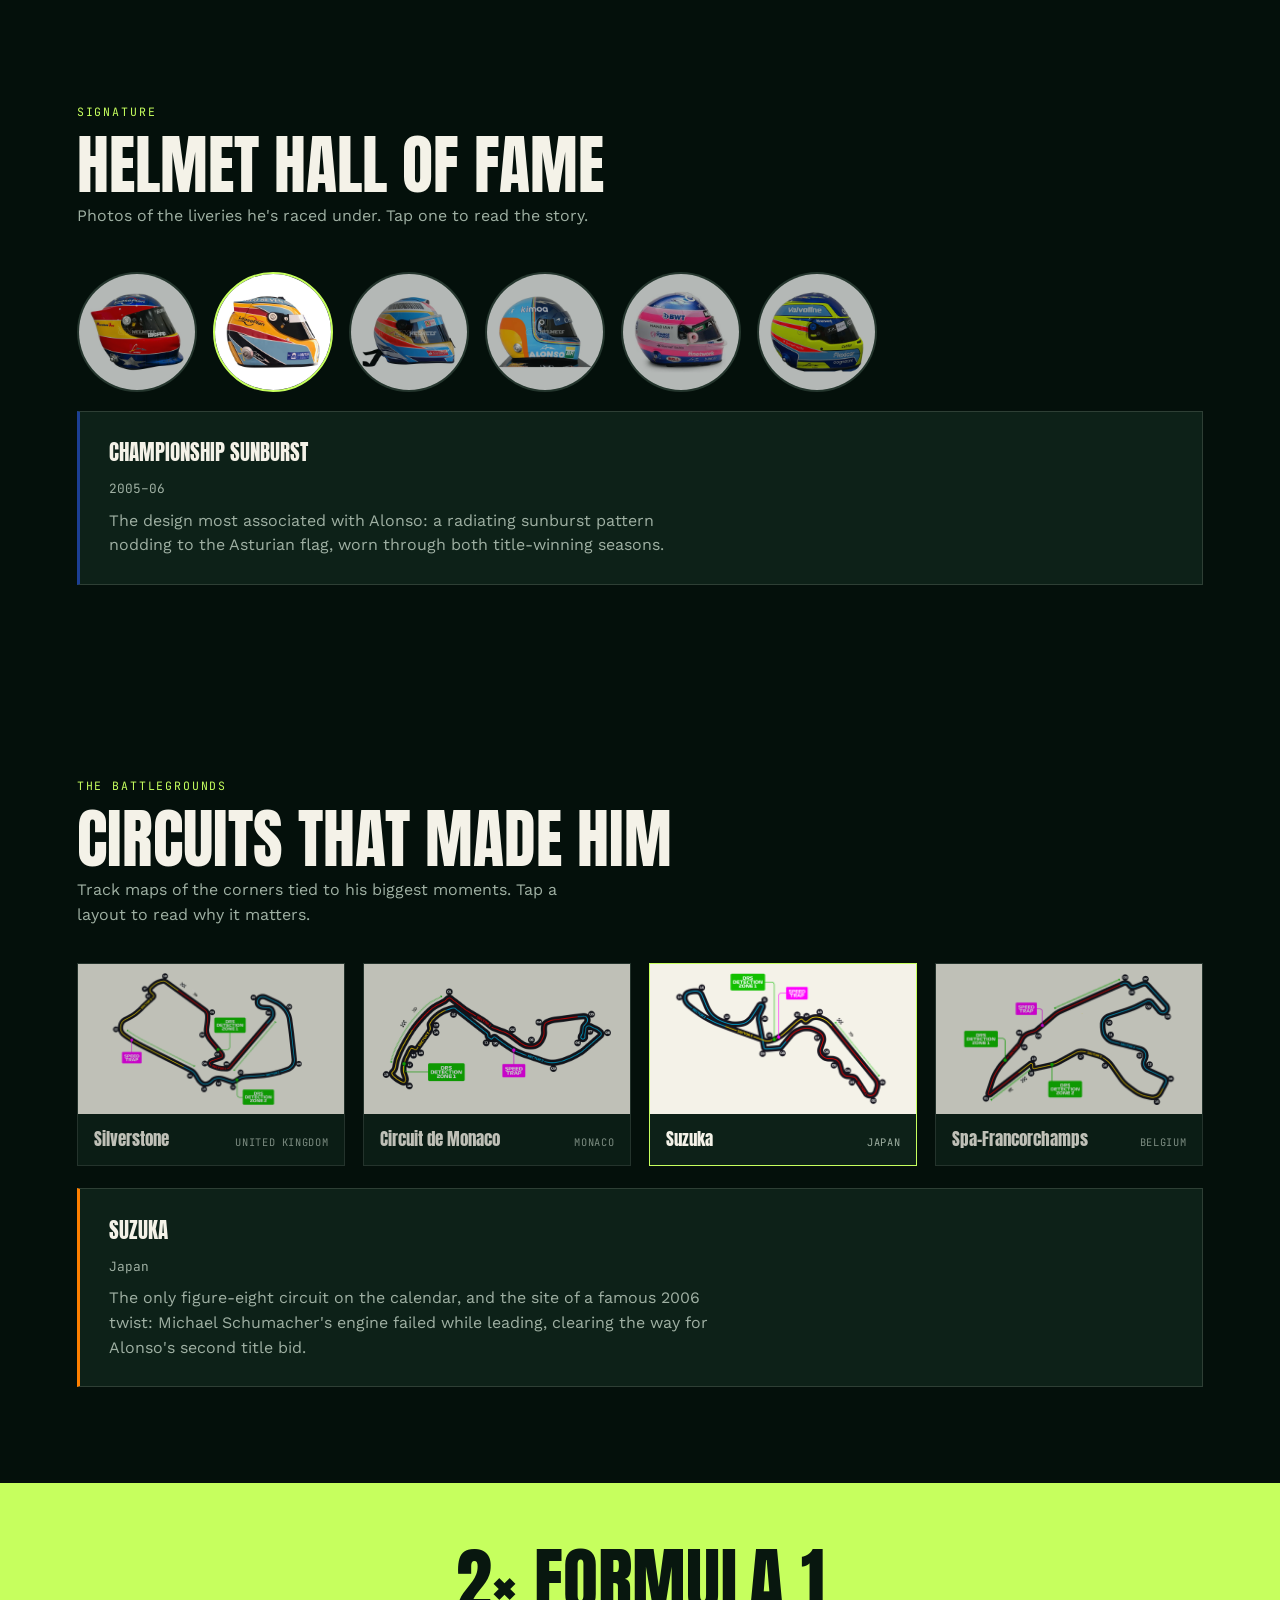
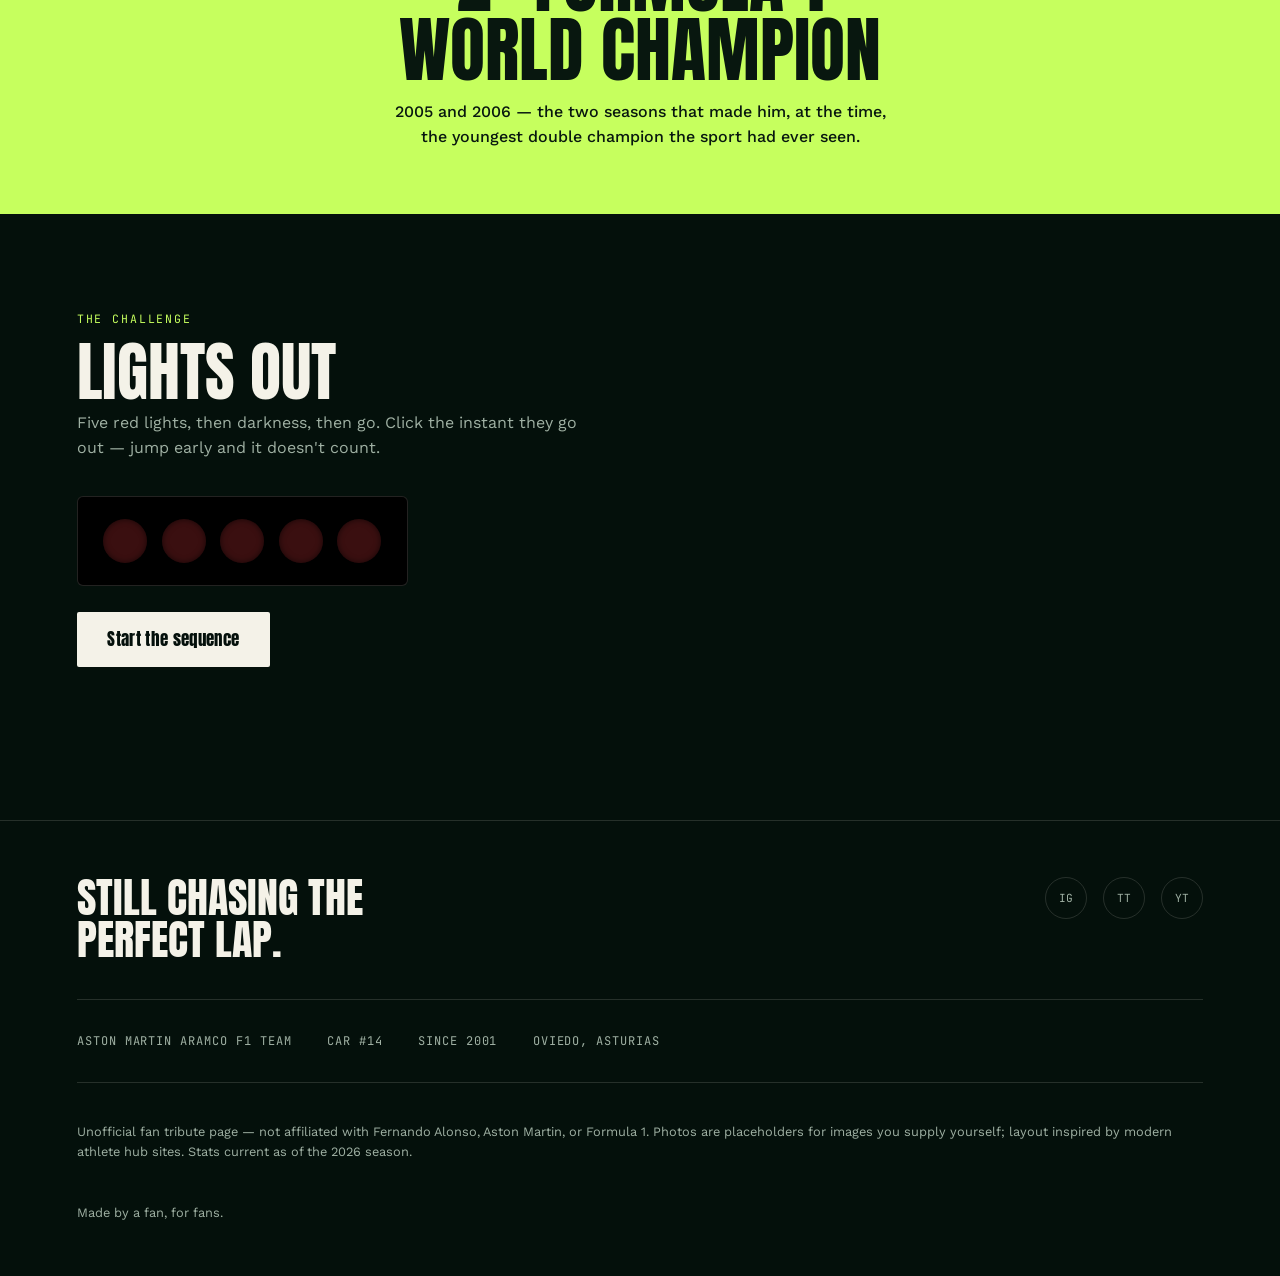
==== commit 2ef22c96: "Week 2 - Challenges Week 2 Challenges push to Github" ====
--- a/fanpage.html
+++ b/fanpage.html
@@ -3,7 +3,7 @@
 <head>
   <meta charset="UTF-8">
   <meta name="viewport" content="width=device-width, initial-scale=1.0">
-  <title>Fernando Alonso — Fan Hub</title>
+  <title>Fernando Alonso - Fanpage</title>
   <meta name="description" content="An unofficial fan tribute hub for Fernando Alonso — career stats, helmet liveries, circuits, and a reaction-time challenge.">
 
   <!-- A tiny SVG "favicon" (the icon shown in the browser tab), written
